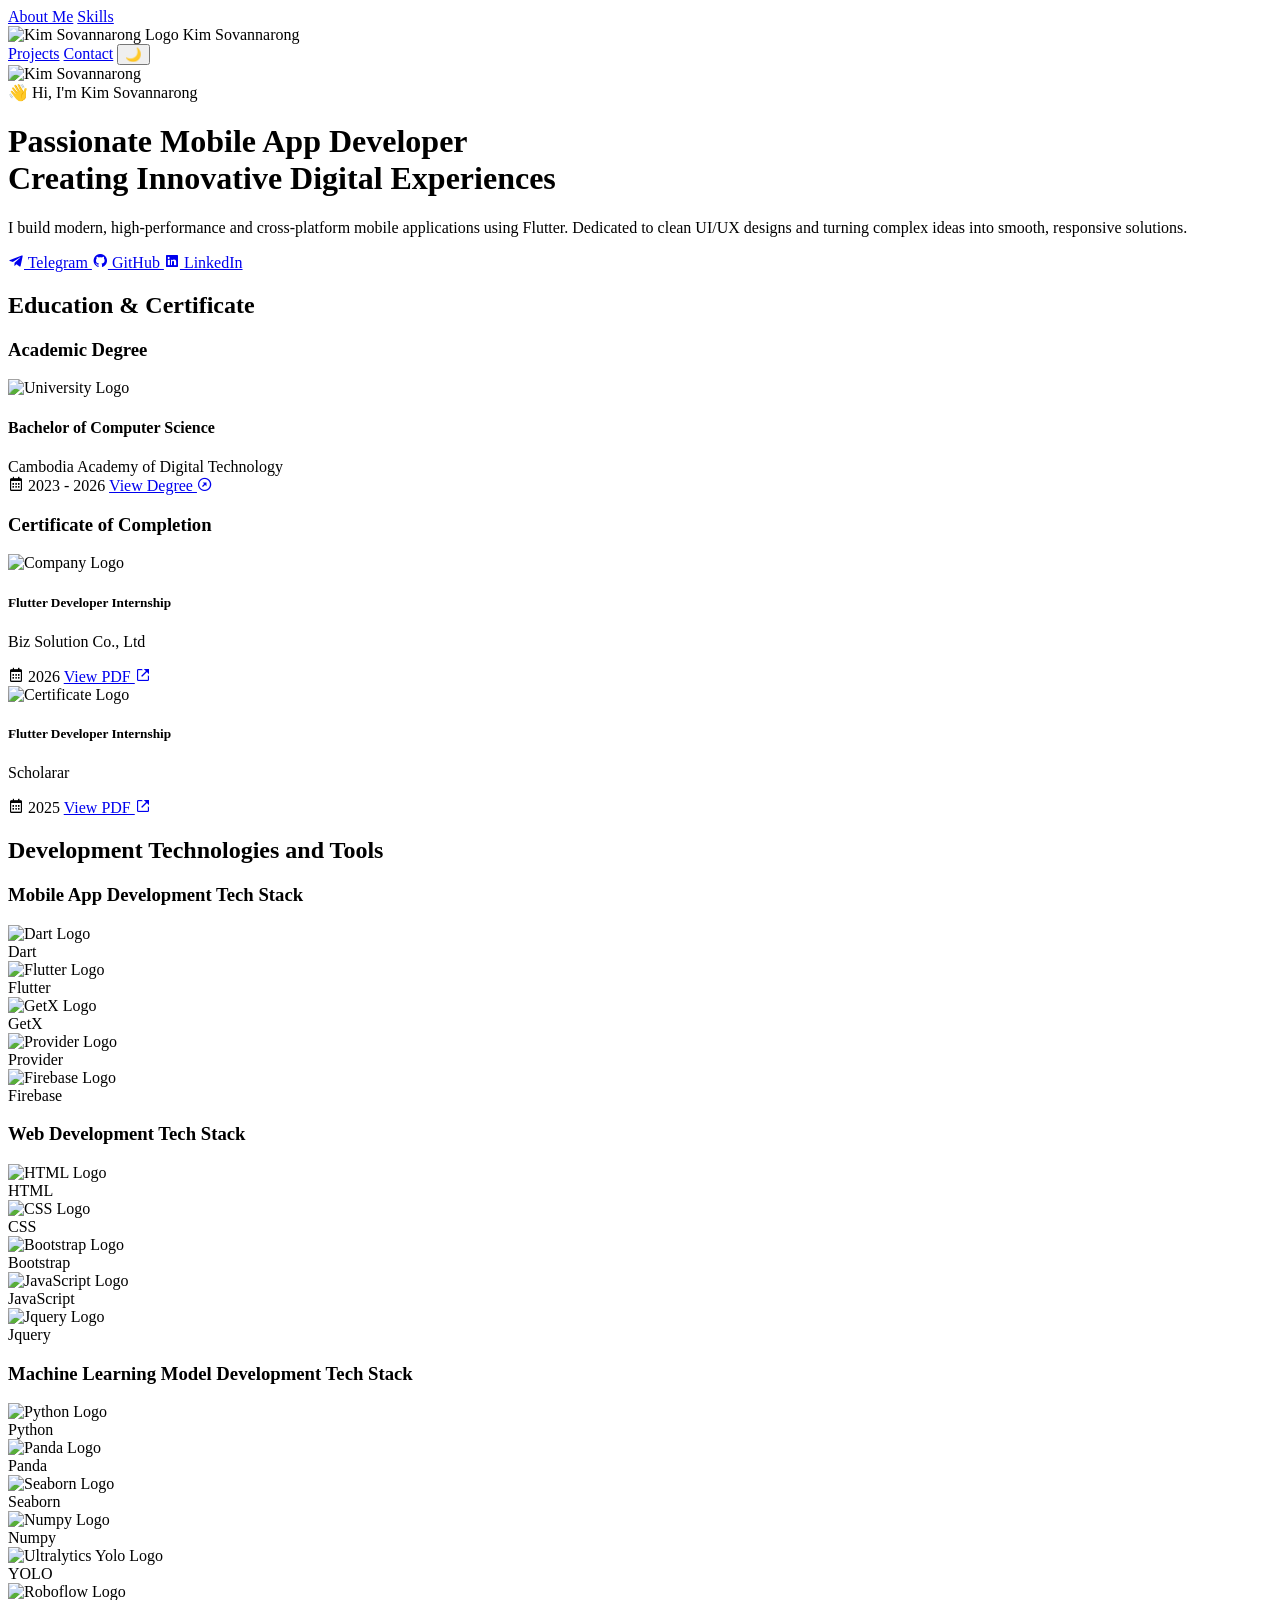
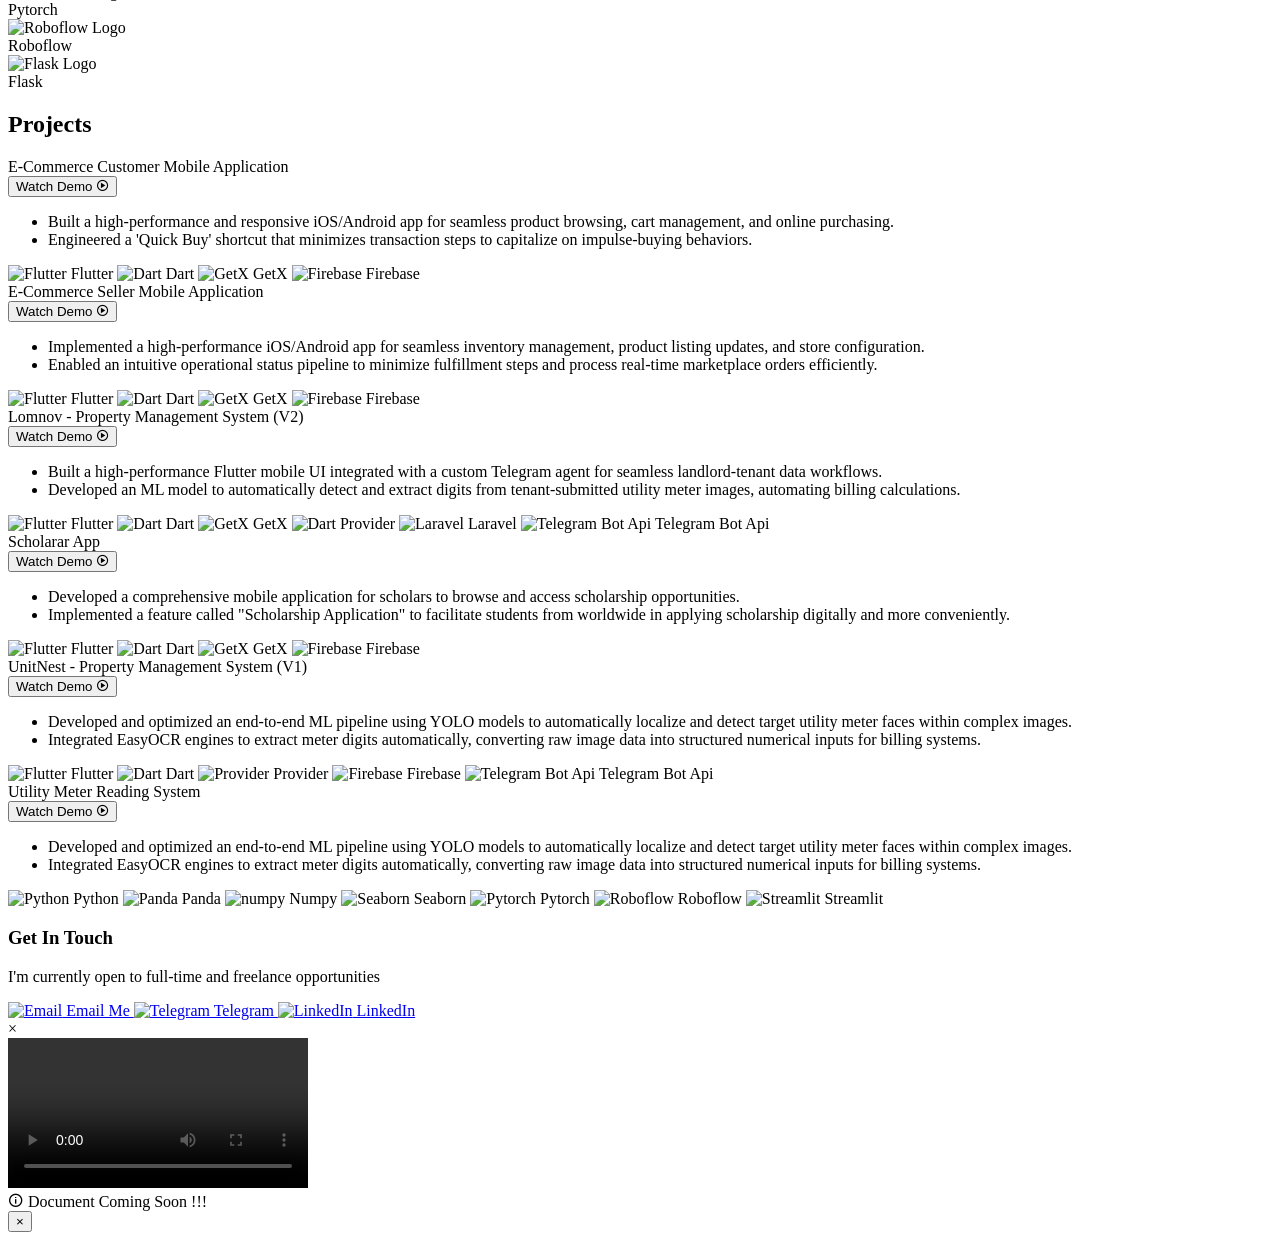
==== portfolio.html @ 026340b3 "commit core code" ====
<!DOCTYPE html>
<html lang="en">

<head>
    <meta charset="UTF-8">
    <meta name="viewport" content="width=device-width, initial-scale=1.0">
    <title>Portfolio | Flutter Developer & ML Engineer</title>

    <link href="https://unpkg.com/boxicons@2.1.4/css/boxicons.min.css" rel="stylesheet">
    <link rel="stylesheet" href="style.css">
</head>

<body>

    <div class="nav-wrapper">
        <nav class="navbar">
            <div class="nav-group">
                <a href="#about" class="nav-item active">About Me</a>
                <a href="#skills" class="nav-item">Skills</a>
            </div>

            <div class="nav-logo">
                <img src="assets/coding-logo.svg" alt="Kim Sovannarong Logo" class="brand-logo-img">
                <span>Kim Sovannarong</span>
            </div>

            <div class="nav-group">
                <a href="#projects" class="nav-item">Projects</a>
                <a href="#contact" class="nav-item">Contact</a>
                <button class="theme-toggle" id="themeBtn" aria-label="Toggle Theme">🌙</button>
            </div>
        </nav>
    </div>

    <div class="container">
        <header id="about" class="section-target">
            <div class="hero-layout-centered">
                <div class="image-pane-centered">
                    <img src="assets/profile.png" alt="Kim Sovannarong" class="profile-circle">
                </div>

                <div class="greeting-badge">
                    👋 Hi, I'm Kim Sovannarong
                </div>

                <h1 class="headline-centered">
                    Passionate <span class="highlight-text">Mobile App Developer</span> <br>
                    Creating Innovative <span class="highlight-text">Digital Experiences</span>
                </h1>

                <p class="bio-centered">
                    I build modern, high-performance and cross-platform mobile applications using Flutter.
                    Dedicated to clean UI/UX designs and turning complex ideas into smooth, responsive solutions.
                </p>

                <div class="action-centered">
                    <a href="https://t.me/RongRong26" target="_blank" class="btn btn-primary">
                        <i class="bx bxl-telegram"></i> Telegram
                    </a>
                    <a href="https://github.com/kimsovannarong" target="_blank" class="btn btn-secondary">
                        <i class="bx bxl-github"></i> GitHub
                    </a>
                    <a href="https://linkedin.com/in/kimsovannarong" target="_blank" class="btn btn-secondary">
                        <i class="bx bxl-linkedin-square"></i> LinkedIn
                    </a>
                </div>
            </div>
        </header>
        <section class="certifications-section" id="credentials">
            <h2 class="section-title">Education & Certificate</h2>
            <div class="cert-grid">
                <div class="cert-column-left">
                    <h3 class="column-subtitle">Academic Degree</h3>
                    <div class="degree-card">
                        <div class="degree-main-content">
                            <div class="degree-header">
                                <div class="institution-logo">
                                    <img src="assets/cadt-logo.png" alt="University Logo" class="btn-img">
                                </div>
                                <div class="degree-title-block">
                                    <h4>Bachelor of Computer Science</h4>
                                    <span class="institution-name">Cambodia Academy of Digital Technology</span>
                                </div>
                            </div>
                          
                        </div>

                        <div class="degree-footer">
                            <span class="cert-date"><i class="bx bx-calendar"></i> 2023 - 2026</span>
                            <a href="assets/certificates/bachelor-degree.pdf" target="_blank"
                                class="cert-view-link pdf-action-btn" data-available="false"
                                onclick="if(this.getAttribute('data-available') === 'false') { showToast(); return false; }">
                                View Degree <i class="bx bx-right-top-arrow-circle"></i>
                            </a>

                        </div>
                    </div>
                </div>

                <div class="cert-column-right">
                    <h3 class="column-subtitle">Certificate of Completion</h3>
                    <div class="cert-stack">

                        <div class="mini-cert-card">
                            <div class="mini-cert-icon">
                                <img src="assets/certificate-logo.svg" alt="Company Logo" class="btn-icon">
                            </div>
                            <div class="mini-cert-info">
                                <h5>Flutter Developer Internship</h5>
                                <p class="issuer-name">Biz Solution Co., Ltd</p>
                                <div class="mini-cert-footer">
                                    <span class="cert-date"><i class="bx bx-calendar"></i> 2026</span>
                                    <a href="assets/Biz-certi.pdf" target="_blank"
                                        class="cert-view-link pdf-action-btn" data-available="true"
                                        onclick="if(this.getAttribute('data-available') === 'false') { showToast(); return false; }">
                                        View PDF <i class="bx bx-link-external"></i>
                                    </a>
                                </div>
                            </div>
                        </div>

                        <div class="mini-cert-card">
                            <div class="mini-cert-icon">
                                <img src="assets/certificate-logo.svg" alt="Certificate Logo" class="btn-icon">
                            </div>
                            <div class="mini-cert-info">
                                <h5>Flutter Developer Internship</h5>
                                <p class="issuer-name">Scholarar</p>
                                <div class="mini-cert-footer">
                                    <span class="cert-date"><i class="bx bx-calendar"></i> 2025</span>
                                    <a href="assets/scholarar_certi.png" target="_blank"
                                        class="cert-view-link pdf-action-btn" data-available="true"
                                        onclick="if(this.getAttribute('data-available') === 'false') { showToast(); return false; }">
                                        View PDF <i class="bx bx-link-external"></i>
                                    </a>
                                </div>
                            </div>
                        </div>

                    </div>
                </div>
            </div>
        </section>
        <section id="skills" class="section-target">
            <h2>Development Technologies and Tools</h2>
            <div class="skills-container">

                <div class="skill-category-card">
                    <h3>Mobile App Development Tech Stack</h3>
                    <div class="scroll-track">
                        <!-- Dart -->
                        <div class="tech-box">
                            <div class="logo-wrapper">
                                <img src="assets/dart-logo.svg" alt="Dart Logo">
                            </div>
                            <span class="tech-label">Dart</span>
                        </div>

                        <!-- Flutter -->
                        <div class="tech-box">
                            <div class="logo-wrapper">
                                <img src="assets/Google-flutter-logo.svg" alt="Flutter Logo">
                            </div>
                            <span class="tech-label">Flutter</span>
                        </div>
                        <!-- GetX -->
                        <div class="tech-box">
                            <div class="logo-wrapper">
                                <img src="assets/GetX-logo.svg" alt="GetX Logo">
                            </div>
                            <span class="tech-label">GetX</span>
                        </div>
                        <!-- Provider -->
                        <div class="tech-box">
                            <div class="logo-wrapper">
                                <img src="assets/dart-logo.svg" alt="Provider Logo">
                            </div>
                            <span class="tech-label">Provider</span>
                        </div>
                        <!-- Firebase -->
                        <div class="tech-box">
                            <div class="logo-wrapper">
                                <img src="assets/firebase-logo.svg" alt="Firebase Logo">
                            </div>
                            <span class="tech-label">Firebase</span>
                        </div>
                    </div>
                </div>
                <div class="skill-category-card">
                    <h3>Web Development Tech Stack</h3>
                    <div class="scroll-track">
                        <!-- HTML -->
                        <div class="tech-box">
                            <div class="logo-wrapper">
                                <img src="assets/html-logo.svg" alt="HTML Logo">
                            </div>
                            <span class="tech-label">HTML</span>
                        </div>
                        <!-- CSS -->
                        <div class="tech-box">
                            <div class="logo-wrapper">
                                <img src="assets/css-logo.svg" alt="CSS Logo">
                            </div>
                            <span class="tech-label">CSS</span>
                        </div>
                        <!-- Bootstrap -->
                        <div class="tech-box">
                            <div class="logo-wrapper">
                                <img src="assets/bootstrap-logo.svg" alt="Bootstrap Logo">
                            </div>
                            <span class="tech-label">Bootstrap</span>
                        </div>
                        <!-- JavaScript -->
                        <div class="tech-box">
                            <div class="logo-wrapper">
                                <img src="assets/js-logo.svg" alt="JavaScript Logo">
                            </div>
                            <span class="tech-label">JavaScript</span>
                        </div>
                        <!-- Jquery -->
                        <div class="tech-box">
                            <div class="logo-wrapper">
                                <img src="assets/jquery-logo.svg" alt="Jquery Logo">
                            </div>
                            <span class="tech-label">Jquery</span>
                        </div>
                    </div>
                </div>
                <div class="skill-category-card">
                    <h3>Machine Learning Model Development Tech Stack</h3>
                    <div class="scroll-track">
                        <!-- Python -->
                        <div class="tech-box">
                            <div class="logo-wrapper">
                                <img src="assets/python-logo.svg" alt="Python Logo">
                            </div>
                            <span class="tech-label">Python</span>
                        </div>
                        <!-- Panda -->
                        <div class="tech-box">
                            <div class="logo-wrapper">
                                <img src="assets/panda-logo.svg" alt="Panda Logo">
                            </div>
                            <span class="tech-label">Panda</span>
                        </div>
                        <!-- Seaborn -->
                        <div class="tech-box">
                            <div class="logo-wrapper">
                                <img src="assets/seaborn-logo.svg" alt="Seaborn Logo">
                            </div>
                            <span class="tech-label">Seaborn</span>
                        </div>
                        <!-- Numpy -->
                        <div class="tech-box">
                            <div class="logo-wrapper">
                                <img src="assets/numpy-logo.svg" alt="Numpy Logo">
                            </div>
                            <span class="tech-label">Numpy</span>
                        </div>
                        <!-- YOLO -->
                        <div class="tech-box">
                            <div class="logo-wrapper">
                                <img src="assets/ultralyticsYOLO-logo.svg" alt="Ultralytics Yolo Logo">
                            </div>
                            <span class="tech-label">YOLO</span>
                        </div>
                        <!-- Pytorch -->
                        <div class="tech-box">
                            <div class="logo-wrapper">
                                <img src="assets/pytorch-logo.svg" alt="Roboflow Logo">
                            </div>
                            <span class="tech-label">Pytorch</span>
                        </div>
                        <!-- Roboflow -->
                        <div class="tech-box">
                            <div class="logo-wrapper">
                                <img src="assets/roboflow-logo.svg" alt="Roboflow Logo">
                            </div>
                            <span class="tech-label">Roboflow</span>
                        </div>
                        <!-- Flask -->
                        <div class="tech-box">
                            <div class="logo-wrapper">
                                <img src="assets/flask-logo.svg" alt="Flask Logo">
                            </div>
                            <span class="tech-label">Flask</span>
                        </div>
                    </div>
                </div>


            </div>
        </section>

        <section id="projects" class="section-target">
            <h2> Projects</h2>
            <div class="project-list">
                <!-- Customer Mobile App -->
                <div class="project-card">
                    <div class="project-header">
                        <div class="project-title">E-Commerce Customer Mobile Application</div>
                        <div class="project-links">
                            <button class="video-demo-btn"
                                onclick="openVideoModal('assets/Kim_Sovannarong-Project_Demo.mp4')">
                                Watch Demo <i class="bx bx-play-circle"></i>
                            </button>
                        </div>
                    </div>
                    <ul class="project-description-list">
                        <li>Built a high-performance and responsive iOS/Android app for seamless product browsing, cart
                            management, and online purchasing.</li>
                        <li>Engineered a 'Quick Buy' shortcut that minimizes transaction steps to capitalize on
                            impulse-buying behaviors.</li>
                    </ul>
                    <div class="project-tags">
                        <span class="tag">
                            <img src="assets/Google-flutter-logo.svg" alt="Flutter" class="tag-icon">
                            Flutter
                        </span>
                        <span class="tag">
                            <img src="assets/dart-logo.svg" alt="Dart" class="tag-icon">
                            Dart
                        </span>
                        <span class="tag">
                            <img src="assets/GetX-logo.svg" alt="GetX" class="tag-icon">
                            GetX
                        </span>
                        <span class="tag">
                            <img src="assets/firebase-logo.svg" alt="Firebase" class="tag-icon">
                            Firebase
                        </span>
                    </div>
                </div>
                <!-- Seller Mobile App -->
                <div class="project-card">
                    <div class="project-header">
                        <div class="project-title">E-Commerce Seller Mobile Application</div>
                        <div class="project-links">
                            <button class="video-demo-btn"
                                onclick="openVideoModal('assets/Kim_Sovannarong-Project_Demo.mp4')">
                                Watch Demo <i class="bx bx-play-circle"></i>
                            </button>
                        </div>
                    </div>
                    <ul class="project-description-list">
                        <li>Implemented a high-performance iOS/Android app for seamless inventory management, product
                            listing updates, and store configuration.</li>
                        <li>Enabled an intuitive operational status pipeline to minimize fulfillment steps and process
                            real-time marketplace orders efficiently.</li>
                    </ul>
                    <div class="project-tags">
                        <span class="tag">
                            <img src="assets/Google-flutter-logo.svg" alt="Flutter" class="tag-icon">
                            Flutter
                        </span>
                        <span class="tag">
                            <img src="assets/dart-logo.svg" alt="Dart" class="tag-icon">
                            Dart
                        </span>
                        <span class="tag">
                            <img src="assets/GetX-logo.svg" alt="GetX" class="tag-icon">
                            GetX
                        </span>
                        <span class="tag">
                            <img src="assets/firebase-logo.svg" alt="Firebase" class="tag-icon">
                            Firebase
                        </span>
                    </div>
                </div>
                <!-- Lomnov Mobile App -->
                <div class="project-card">
                    <div class="project-header">
                        <div class="project-title">Lomnov - Property Management System (V2)</div>
                        <div class="project-links">
                            <button class="video-demo-btn" onclick="openVideoModal('assets/Lomnov.mov')">
                                Watch Demo <i class="bx bx-play-circle"></i>
                            </button>
                        </div>
                    </div>
                    <ul class="project-description-list">
                        <li>Built a high-performance Flutter mobile UI integrated with a custom Telegram agent for
                            seamless landlord-tenant data workflows.</li>
                        <li>Developed an ML model to automatically detect and extract digits from tenant-submitted
                            utility meter images, automating billing calculations.</li>
                    </ul>
                    <div class="project-tags">
                        <span class="tag">
                            <img src="assets/Google-flutter-logo.svg" alt="Flutter" class="tag-icon">
                            Flutter
                        </span>
                        <span class="tag">
                            <img src="assets/dart-logo.svg" alt="Dart" class="tag-icon">
                            Dart
                        </span>
                        <span class="tag">
                            <img src="assets/GetX-logo.svg" alt="GetX" class="tag-icon">
                            GetX
                        </span>
                        <span class="tag">
                            <img src="assets/dart-logo.svg" alt="Dart" class="tag-icon">
                            Provider
                        </span>
                        <span class="tag">
                            <img src="assets/laravel-logo.svg" alt="Laravel" class="tag-icon">
                            Laravel
                        </span>
                        <span class="tag">
                            <img src="assets/telegramBot-logo.svg" alt="Telegram Bot Api" class="tag-icon">
                            Telegram Bot Api
                        </span>
                    </div>
                </div>
                <!-- Scholarar Mobile App -->
                <div class="project-card">
                    <div class="project-header">
                        <div class="project-title">Scholarar App</div>
                        <div class="project-links">
                            <button class="video-demo-btn" onclick="openVideoModal('assets/scholarar-demo.mp4')">
                                Watch Demo <i class="bx bx-play-circle"></i>
                            </button>
                        </div>
                    </div>
                    <ul class="project-description-list">
                        <li>Developed a comprehensive mobile application for scholars to browse and access scholarship
                            opportunities.</li>
                        <li>Implemented a feature called "Scholarship Application" to facilitate students from worldwide
                            in applying scholarship digitally and more conveniently.</li>
                    </ul>
                    <div class="project-tags">
                        <span class="tag">
                            <img src="assets/Google-flutter-logo.svg" alt="Flutter" class="tag-icon">
                            Flutter
                        </span>
                        <span class="tag">
                            <img src="assets/dart-logo.svg" alt="Dart" class="tag-icon">
                            Dart
                        </span>
                        <span class="tag">
                            <img src="assets/GetX-logo.svg" alt="GetX" class="tag-icon">
                            GetX
                        </span>
                        <span class="tag">
                            <img src="assets/firebase-logo.svg" alt="Firebase" class="tag-icon">
                            Firebase
                        </span>
                    </div>
                </div>
                <!-- UnitNest Mobile App -->
                <div class="project-card">
                    <div class="project-header">
                        <div class="project-title">UnitNest - Property Management System (V1)</div>
                        <div class="project-links">
                            <button class="video-demo-btn" onclick="openVideoModal('assets/UnitNest.mov')">
                                Watch Demo <i class="bx bx-play-circle"></i>
                            </button>
                        </div>
                    </div>
                    <ul class="project-description-list">
                        <li>Developed and optimized an end-to-end ML pipeline using YOLO models to automatically
                            localize and detect target utility meter faces within complex images.</li>
                        <li>Integrated EasyOCR engines to extract meter digits automatically, converting raw image data
                            into structured numerical inputs for billing systems.</li>
                    </ul>
                    <div class="project-tags">
                        <span class="tag">
                            <img src="assets/Google-flutter-logo.svg" alt="Flutter" class="tag-icon">
                            Flutter
                        </span>
                        <span class="tag">
                            <img src="assets/dart-logo.svg" alt="Dart" class="tag-icon">
                            Dart
                        </span>
                        <span class="tag">
                            <img src="assets/dart-logo.svg" alt="Provider" class="tag-icon">
                            Provider
                        </span>
                        <span class="tag">
                            <img src="assets/firebase-logo.svg" alt="Firebase" class="tag-icon">
                            Firebase
                        </span>
                        <span class="tag">
                            <img src="assets/telegramBot-logo.svg" alt="Telegram Bot Api" class="tag-icon">
                            Telegram Bot Api
                        </span>
                    </div>
                </div>
                <!-- Utility Meter Reading System -->
                <div class="project-card">
                    <div class="project-header">
                        <div class="project-title">Utility Meter Reading System</div>
                        <div class="project-links">
                            <button class="video-demo-btn"
                                onclick="openVideoModal('assets/Kim_Sovannarong-Project_Demo.mp4')">
                                Watch Demo <i class="bx bx-play-circle"></i>
                            </button>
                        </div>
                    </div>
                    <ul class="project-description-list">
                        <li>Developed and optimized an end-to-end ML pipeline using YOLO models to automatically
                            localize and detect target utility meter faces within complex images.</li>
                        <li>Integrated EasyOCR engines to extract meter digits automatically, converting raw image data
                            into structured numerical inputs for billing systems.</li>
                    </ul>
                    <div class="project-tags">
                        <span class="tag">
                            <img src="assets/python-logo.svg" alt="Python" class="tag-icon">
                            Python
                        </span>
                        <span class="tag">
                            <img src="assets/panda-logo.svg" alt="Panda" class="tag-icon">
                            Panda
                        </span>
                        <span class="tag">
                            <img src="assets/numpy-logo.svg" alt="numpy" class="tag-icon">
                            Numpy
                        </span>
                        <span class="tag">
                            <img src="assets/seaborn-logo.svg" alt="Seaborn" class="tag-icon">
                            Seaborn
                        </span>
                        <span class="tag">
                            <img src="assets/pytorch-logo.svg" alt="Pytorch" class="tag-icon">
                            Pytorch
                        </span>
                        <span class="tag">
                            <img src="assets/roboflow-logo.svg" alt="Roboflow" class="tag-icon">
                            Roboflow
                        </span>
                        <span class="tag">
                            <img src="assets/streamlit-logo.svg" alt="Streamlit" class="tag-icon">
                            Streamlit
                        </span>
                    </div>
                </div>
            </div>
        </section>

        <section id="contact" class="section-target contact-section">
            <div class="contact-box">
                <h3>Get In Touch</h3>
                <p>I'm currently open to full-time and freelance opportunities</p>

                <div class="contact-action-row">
                    <a href="mailto:kimsovannarong590@gmail.com" class="c-btn c-btn-filled">
                        <img src="assets/gmail-logo.svg" alt="Email" class="btn-icon">
                        Email Me
                    </a>

                    <a href="https://t.me/RongRong26" target="_blank" class="c-btn c-btn-outline">
                        <img src="assets/telegram-logo.svg" alt="Telegram" class="btn-icon">
                        Telegram
                    </a>

                    <a href="https://www.linkedin.com/in/kimsovannarong" target="_blank" class="c-btn c-btn-outline">
                        <img src="assets/linkedin-logo.svg" alt="LinkedIn" class="btn-icon">
                        LinkedIn
                    </a>
                </div>
            </div>
        </section>

    </div>

    <!-- Video Demo Modal Popup Overlay -->
    <div id="videoModal" class="video-modal">
        <div class="video-modal-content">
            <span class="video-modal-close" onclick="closeVideoModal()">&times;</span>
            <div class="video-container">
                <video id="modalVideo" controls>
                    <source src="" type="video/mp4">
                    Your browser does not support the video tag.
                </video>
            </div>
        </div>
    </div>

    <!-- Alert Message -->
    <div id="comingSoonToast" class="toast-dialog">
        <div class="toast-content">
            <i class="bx bx-info-circle toast-icon"></i>
            <span>Document Coming Soon !!!</span>
        </div>
        <button class="toast-close-btn" onclick="closeToast()">&times;</button>
    </div>

    <script src="script.js"></script>
</body>

</html>
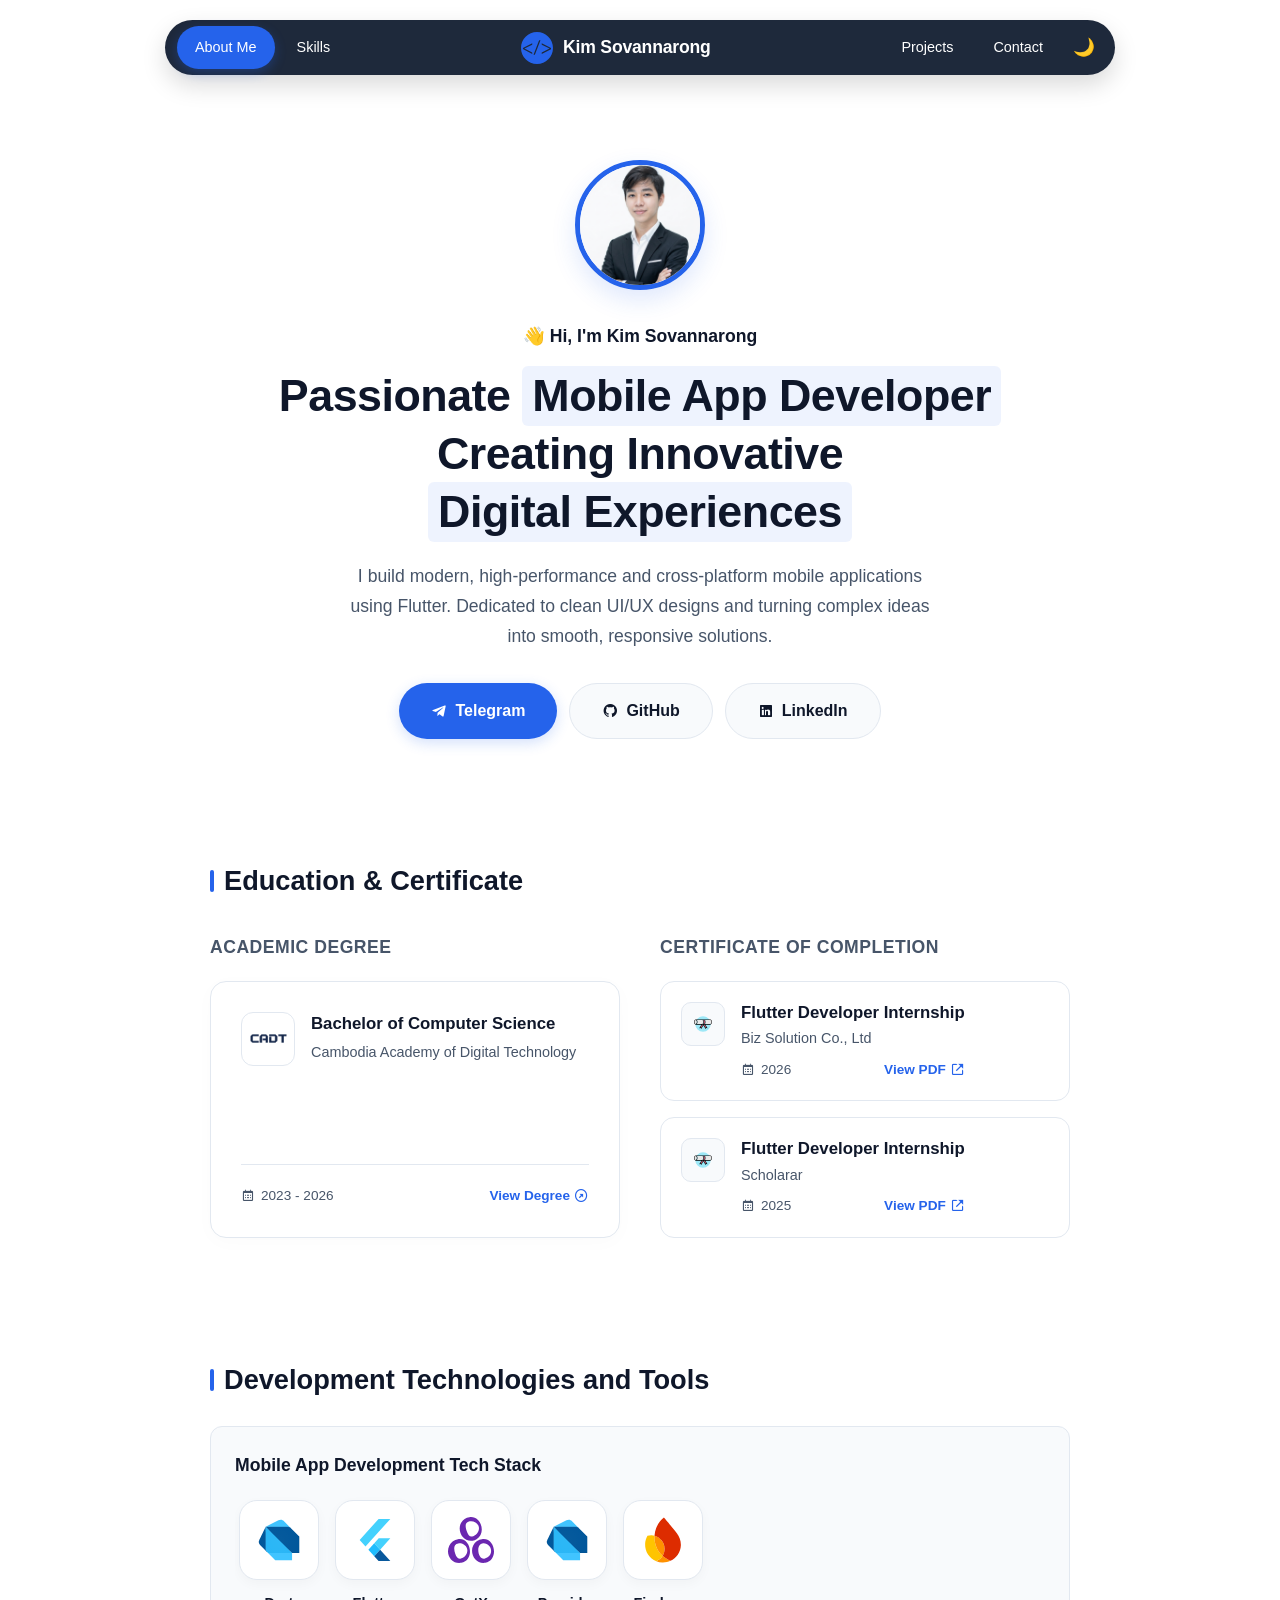
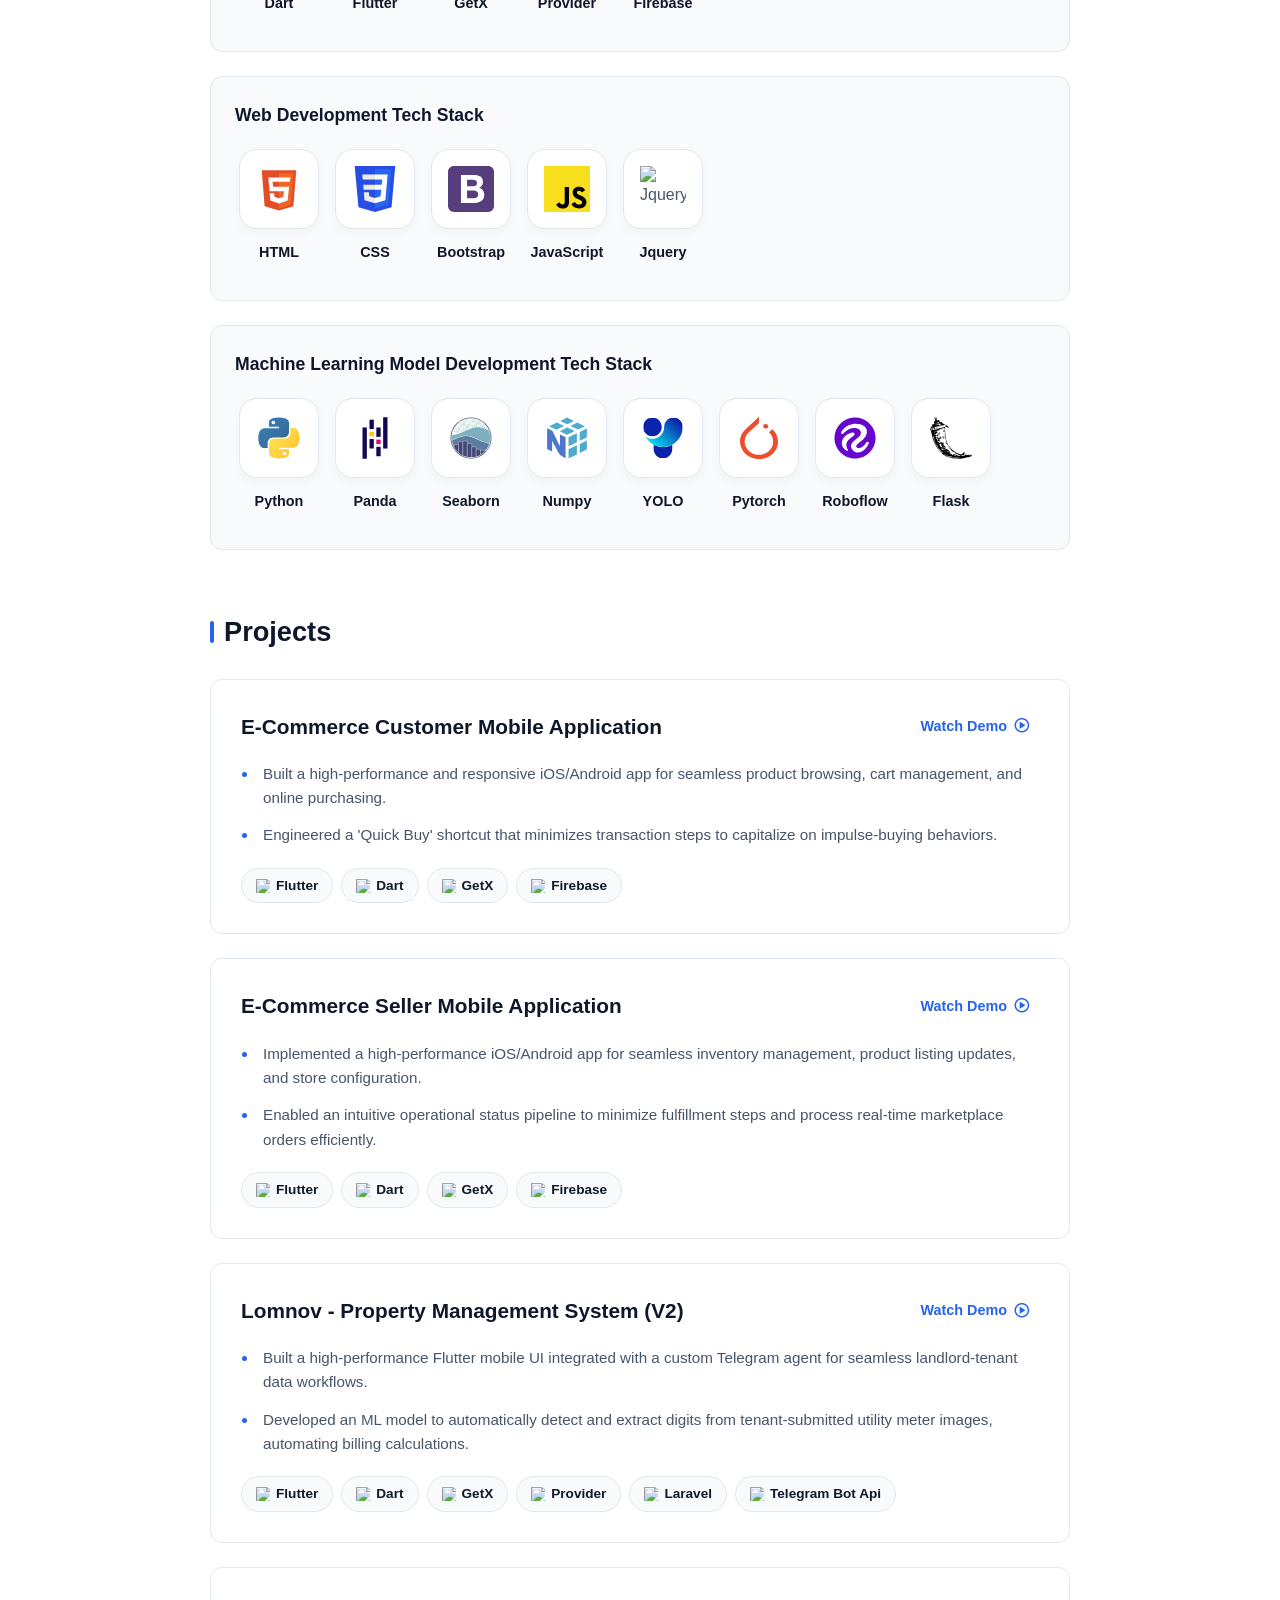
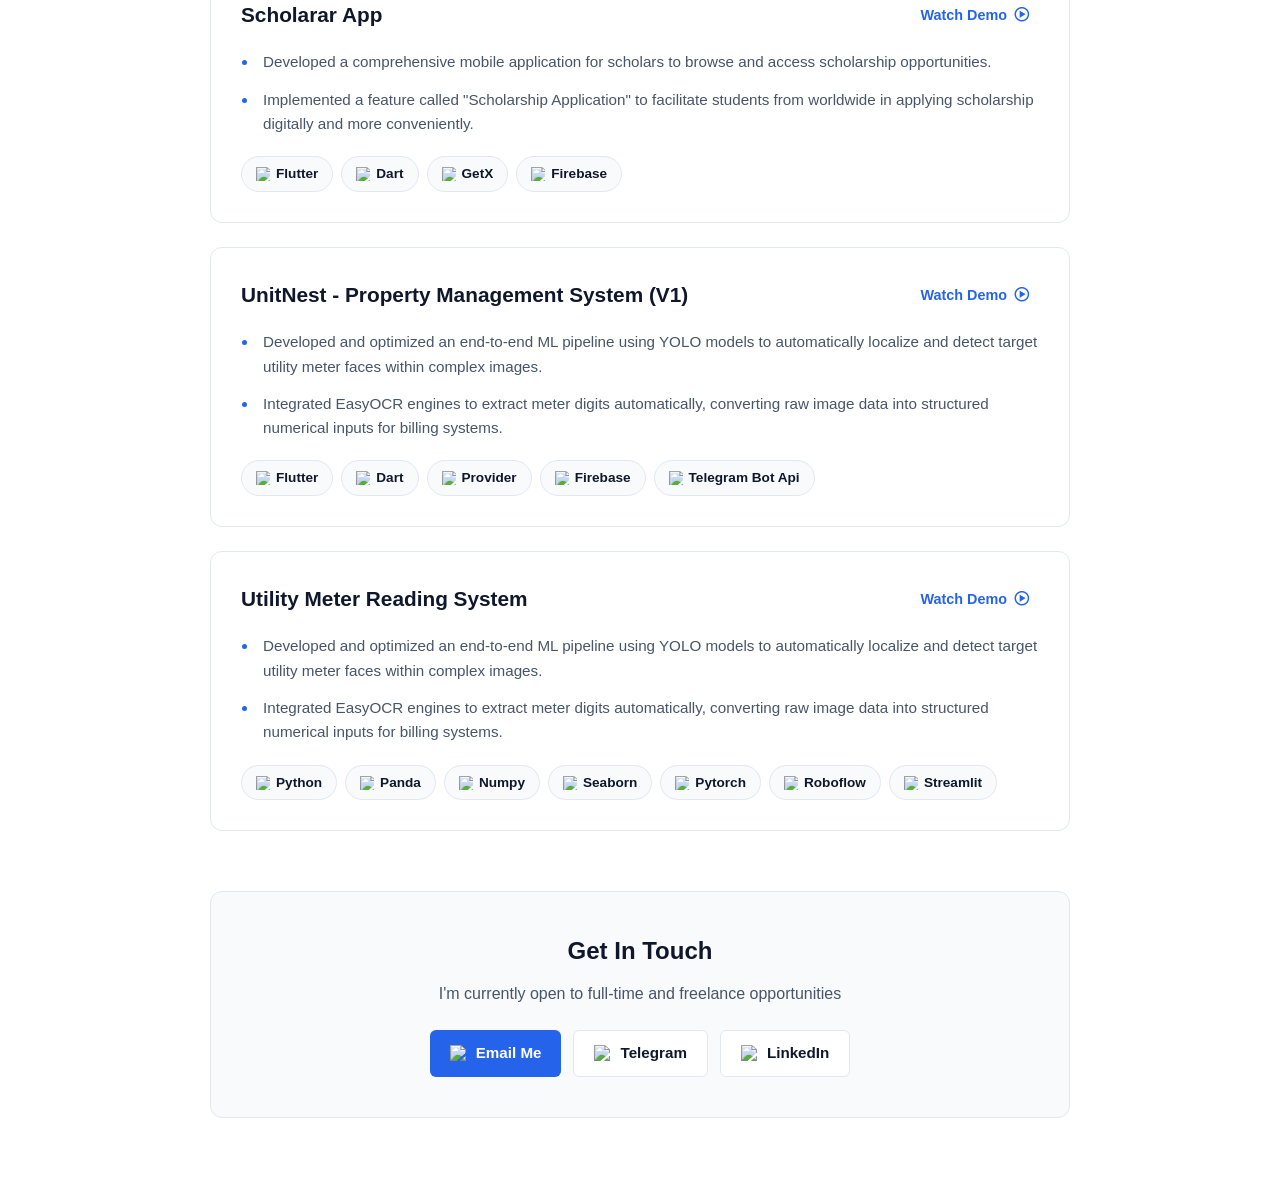
==== commit 7f4a8838: "core code" ====
--- a/portfolio.html
+++ b/portfolio.html
@@ -20,7 +20,7 @@
             </div>
 
             <div class="nav-logo">
-                <img src="assets/coding-logo.svg" alt="Kim Sovannarong Logo" class="brand-logo-img">
+                <img src="assets/logo/coding-logo.svg" alt="Kim Sovannarong Logo" class="brand-logo-img">
                 <span>Kim Sovannarong</span>
             </div>
 
@@ -36,7 +36,7 @@
         <header id="about" class="section-target">
             <div class="hero-layout-centered">
                 <div class="image-pane-centered">
-                    <img src="assets/profile.png" alt="Kim Sovannarong" class="profile-circle">
+                    <img src="assets/logo/profile.png" alt="Kim Sovannarong" class="profile-circle">
                 </div>
 
                 <div class="greeting-badge">
@@ -75,7 +75,7 @@
                         <div class="degree-main-content">
                             <div class="degree-header">
                                 <div class="institution-logo">
-                                    <img src="assets/cadt-logo.png" alt="University Logo" class="btn-img">
+                                    <img src="assets/logo/cadt-logo.png" alt="University Logo" class="btn-img">
                                 </div>
                                 <div class="degree-title-block">
                                     <h4>Bachelor of Computer Science</h4>
@@ -103,14 +103,14 @@
 
                         <div class="mini-cert-card">
                             <div class="mini-cert-icon">
-                                <img src="assets/certificate-logo.svg" alt="Company Logo" class="btn-icon">
+                                <img src="assets/logo/certificate-logo.svg" alt="Company Logo" class="btn-icon">
                             </div>
                             <div class="mini-cert-info">
                                 <h5>Flutter Developer Internship</h5>
                                 <p class="issuer-name">Biz Solution Co., Ltd</p>
                                 <div class="mini-cert-footer">
                                     <span class="cert-date"><i class="bx bx-calendar"></i> 2026</span>
-                                    <a href="assets/Biz-certi.pdf" target="_blank"
+                                    <a href="assets/certificate/Biz-certi.pdf" target="_blank"
                                         class="cert-view-link pdf-action-btn" data-available="true"
                                         onclick="if(this.getAttribute('data-available') === 'false') { showToast(); return false; }">
                                         View PDF <i class="bx bx-link-external"></i>
@@ -121,14 +121,14 @@
 
                         <div class="mini-cert-card">
                             <div class="mini-cert-icon">
-                                <img src="assets/certificate-logo.svg" alt="Certificate Logo" class="btn-icon">
+                                <img src="assets/logo/certificate-logo.svg" alt="Certificate Logo" class="btn-icon">
                             </div>
                             <div class="mini-cert-info">
                                 <h5>Flutter Developer Internship</h5>
                                 <p class="issuer-name">Scholarar</p>
                                 <div class="mini-cert-footer">
                                     <span class="cert-date"><i class="bx bx-calendar"></i> 2025</span>
-                                    <a href="assets/scholarar_certi.png" target="_blank"
+                                    <a href="assets/certificate/scholarar_certi.png" target="_blank"
                                         class="cert-view-link pdf-action-btn" data-available="true"
                                         onclick="if(this.getAttribute('data-available') === 'false') { showToast(); return false; }">
                                         View PDF <i class="bx bx-link-external"></i>
@@ -151,7 +151,7 @@
                         <!-- Dart -->
                         <div class="tech-box">
                             <div class="logo-wrapper">
-                                <img src="assets/dart-logo.svg" alt="Dart Logo">
+                                <img src="assets/logo/dart-logo.svg" alt="Dart Logo">
                             </div>
                             <span class="tech-label">Dart</span>
                         </div>
@@ -159,28 +159,28 @@
                         <!-- Flutter -->
                         <div class="tech-box">
                             <div class="logo-wrapper">
-                                <img src="assets/Google-flutter-logo.svg" alt="Flutter Logo">
+                                <img src="assets/logo/Google-flutter-logo.svg" alt="Flutter Logo">
                             </div>
                             <span class="tech-label">Flutter</span>
                         </div>
                         <!-- GetX -->
                         <div class="tech-box">
                             <div class="logo-wrapper">
-                                <img src="assets/GetX-logo.svg" alt="GetX Logo">
+                                <img src="assets/logo/GetX-logo.svg" alt="GetX Logo">
                             </div>
                             <span class="tech-label">GetX</span>
                         </div>
                         <!-- Provider -->
                         <div class="tech-box">
                             <div class="logo-wrapper">
-                                <img src="assets/dart-logo.svg" alt="Provider Logo">
+                                <img src="assets/logo/dart-logo.svg" alt="Provider Logo">
                             </div>
                             <span class="tech-label">Provider</span>
                         </div>
                         <!-- Firebase -->
                         <div class="tech-box">
                             <div class="logo-wrapper">
-                                <img src="assets/firebase-logo.svg" alt="Firebase Logo">
+                                <img src="assets/logo/firebase-logo.svg" alt="Firebase Logo">
                             </div>
                             <span class="tech-label">Firebase</span>
                         </div>
@@ -192,35 +192,35 @@
                         <!-- HTML -->
                         <div class="tech-box">
                             <div class="logo-wrapper">
-                                <img src="assets/html-logo.svg" alt="HTML Logo">
+                                <img src="assets/logo/html-logo.svg" alt="HTML Logo">
                             </div>
                             <span class="tech-label">HTML</span>
                         </div>
                         <!-- CSS -->
                         <div class="tech-box">
                             <div class="logo-wrapper">
-                                <img src="assets/css-logo.svg" alt="CSS Logo">
+                                <img src="assets/logo/css-logo.svg" alt="CSS Logo">
                             </div>
                             <span class="tech-label">CSS</span>
                         </div>
                         <!-- Bootstrap -->
                         <div class="tech-box">
                             <div class="logo-wrapper">
-                                <img src="assets/bootstrap-logo.svg" alt="Bootstrap Logo">
+                                <img src="assets/logo/bootstrap-logo.svg" alt="Bootstrap Logo">
                             </div>
                             <span class="tech-label">Bootstrap</span>
                         </div>
                         <!-- JavaScript -->
                         <div class="tech-box">
                             <div class="logo-wrapper">
-                                <img src="assets/js-logo.svg" alt="JavaScript Logo">
+                                <img src="assets/logo/js-logo.svg" alt="JavaScript Logo">
                             </div>
                             <span class="tech-label">JavaScript</span>
                         </div>
                         <!-- Jquery -->
                         <div class="tech-box">
                             <div class="logo-wrapper">
-                                <img src="assets/jquery-logo.svg" alt="Jquery Logo">
+                                <img src="assets/;ogo/jquery-logo.svg" alt="Jquery Logo">
                             </div>
                             <span class="tech-label">Jquery</span>
                         </div>
@@ -232,56 +232,56 @@
                         <!-- Python -->
                         <div class="tech-box">
                             <div class="logo-wrapper">
-                                <img src="assets/python-logo.svg" alt="Python Logo">
+                                <img src="assets/logo/python-logo.svg" alt="Python Logo">
                             </div>
                             <span class="tech-label">Python</span>
                         </div>
                         <!-- Panda -->
                         <div class="tech-box">
                             <div class="logo-wrapper">
-                                <img src="assets/panda-logo.svg" alt="Panda Logo">
+                                <img src="assets/logo/panda-logo.svg" alt="Panda Logo">
                             </div>
                             <span class="tech-label">Panda</span>
                         </div>
                         <!-- Seaborn -->
                         <div class="tech-box">
                             <div class="logo-wrapper">
-                                <img src="assets/seaborn-logo.svg" alt="Seaborn Logo">
+                                <img src="assets/logo/seaborn-logo.svg" alt="Seaborn Logo">
                             </div>
                             <span class="tech-label">Seaborn</span>
                         </div>
                         <!-- Numpy -->
                         <div class="tech-box">
                             <div class="logo-wrapper">
-                                <img src="assets/numpy-logo.svg" alt="Numpy Logo">
+                                <img src="assets/logo/numpy-logo.svg" alt="Numpy Logo">
                             </div>
                             <span class="tech-label">Numpy</span>
                         </div>
                         <!-- YOLO -->
                         <div class="tech-box">
                             <div class="logo-wrapper">
-                                <img src="assets/ultralyticsYOLO-logo.svg" alt="Ultralytics Yolo Logo">
+                                <img src="assets/logo/ultralyticsYOLO-logo.svg" alt="Ultralytics Yolo Logo">
                             </div>
                             <span class="tech-label">YOLO</span>
                         </div>
                         <!-- Pytorch -->
                         <div class="tech-box">
                             <div class="logo-wrapper">
-                                <img src="assets/pytorch-logo.svg" alt="Roboflow Logo">
+                                <img src="assets/logo/pytorch-logo.svg" alt="Roboflow Logo">
                             </div>
                             <span class="tech-label">Pytorch</span>
                         </div>
                         <!-- Roboflow -->
                         <div class="tech-box">
                             <div class="logo-wrapper">
-                                <img src="assets/roboflow-logo.svg" alt="Roboflow Logo">
+                                <img src="assets/logo/roboflow-logo.svg" alt="Roboflow Logo">
                             </div>
                             <span class="tech-label">Roboflow</span>
                         </div>
                         <!-- Flask -->
                         <div class="tech-box">
                             <div class="logo-wrapper">
-                                <img src="assets/flask-logo.svg" alt="Flask Logo">
+                                <img src="assets/logo/flask-logo.svg" alt="Flask Logo">
                             </div>
                             <span class="tech-label">Flask</span>
                         </div>
@@ -301,7 +301,7 @@
                         <div class="project-title">E-Commerce Customer Mobile Application</div>
                         <div class="project-links">
                             <button class="video-demo-btn"
-                                onclick="openVideoModal('assets/Kim_Sovannarong-Project_Demo.mp4')">
+                                onclick="openVideoModal('assets/video/Kim_Sovannarong-Project_Demo.mp4')">
                                 Watch Demo <i class="bx bx-play-circle"></i>
                             </button>
                         </div>
@@ -337,7 +337,7 @@
                         <div class="project-title">E-Commerce Seller Mobile Application</div>
                         <div class="project-links">
                             <button class="video-demo-btn"
-                                onclick="openVideoModal('assets/Kim_Sovannarong-Project_Demo.mp4')">
+                                onclick="openVideoModal('assets/video/Kim_Sovannarong-Project_Demo.mp4')">
                                 Watch Demo <i class="bx bx-play-circle"></i>
                             </button>
                         </div>
@@ -415,7 +415,7 @@
                     <div class="project-header">
                         <div class="project-title">Scholarar App</div>
                         <div class="project-links">
-                            <button class="video-demo-btn" onclick="openVideoModal('assets/scholarar-demo.mp4')">
+                            <button class="video-demo-btn" onclick="openVideoModal('assets/video/scholarar-demo.mp4')">
                                 Watch Demo <i class="bx bx-play-circle"></i>
                             </button>
                         </div>
@@ -450,7 +450,7 @@
                     <div class="project-header">
                         <div class="project-title">UnitNest - Property Management System (V1)</div>
                         <div class="project-links">
-                            <button class="video-demo-btn" onclick="openVideoModal('assets/UnitNest.mov')">
+                            <button class="video-demo-btn" onclick="openVideoModal('assets/video/UnitNest.mov')">
                                 Watch Demo <i class="bx bx-play-circle"></i>
                             </button>
                         </div>
@@ -490,7 +490,7 @@
                         <div class="project-title">Utility Meter Reading System</div>
                         <div class="project-links">
                             <button class="video-demo-btn"
-                                onclick="openVideoModal('assets/Kim_Sovannarong-Project_Demo.mp4')">
+                                onclick="openVideoModal('assets/video/Kim_Sovannarong-Project_Demo.mp4')">
                                 Watch Demo <i class="bx bx-play-circle"></i>
                             </button>
                         </div>
--- a/style.css
+++ b/style.css
@@ -0,0 +1,1019 @@
+/* ==========================================================================
+   1. DESIGN SYSTEM VARIABLES (LIGHT/DARK MODES)
+   ========================================================================== */
+:root {
+    /* --- Light Mode Core Palette --- */
+    --bg-main: #FFFFFF;
+    --bg-subtle: #F8FAFC;
+    --navbar-bg: #1E293B;      /* Premium Dark Slate Navigation Bar */
+    --accent-blue: #2563EB;    /* Main Accent Theme Blue */
+    --text-dark: #0F172A;
+    --text-muted: #475569;
+    --text-light: #FFFFFF;
+    --card-border: #E2E8F0;
+}
+
+[data-theme="dark"] {
+    /* --- Dark Mode Core Palette --- */
+    --bg-main: #0F172A;
+    --bg-subtle: #1E293B;
+    --navbar-bg: #111827;
+    --accent-blue: #3B82F6;    /* Glowing Electric Blue for Dark Grid Sheets */
+    --text-dark: #F8FAFC;
+    --text-muted: #94A3B8;
+    --card-border: #334155;
+}
+
+/* ==========================================================================
+   2. SITE-WIDE RESET & BASE LAYOUT
+   ========================================================================== */
+* {
+    box-sizing: border-box;
+    margin: 0;
+    padding: 0;
+    font-family: -apple-system, BlinkMacSystemFont, "Segoe UI", Roboto, sans-serif;
+    scroll-behavior: smooth; 
+}
+
+body {
+    background-color: var(--bg-main);
+    color: var(--text-muted);
+    line-height: 1.6;
+    transition: background-color 0.3s ease, color 0.3s ease;
+}
+
+.container {
+    max-width: 900px;
+    margin: 0 auto;
+    padding: 160px 20px 80px 20px;
+}
+
+h2 {
+    color: var(--text-dark);
+    font-size: 1.7rem;
+    margin: 60px 0 25px 0;
+    font-weight: 700;
+    display: flex;
+    align-items: center;
+    gap: 10px;
+}
+
+h2::before {
+    content: '';
+    display: inline-block;
+    width: 4px;
+    height: 22px;
+    background-color: var(--accent-blue);
+    border-radius: 2px;
+}
+
+/* ==========================================================================
+   3. FLOATING PILL NAVIGATION BAR
+   ========================================================================== */
+.nav-wrapper {
+    position: fixed;
+    top: 20px;
+    width: 100%;
+    display: flex;
+    justify-content: center;
+    z-index: 1000;
+    padding: 0 20px;
+}
+
+.navbar {
+    background-color: var(--navbar-bg);
+    display: flex;
+    align-items: center;
+    justify-content: space-between;
+    padding: 6px 12px;
+    border-radius: 40px; 
+    width: 100%;
+    max-width: 950px;
+    box-shadow: 0 10px 25px rgba(0, 0, 0, 0.15);
+    transition: background-color 0.3s ease;
+}
+
+.nav-group {
+    display: flex;
+    align-items: center;
+    gap: 4px;
+}
+
+.nav-item {
+    color: var(--text-light);
+    text-decoration: none;
+    padding: 10px 18px;
+    font-size: 0.9rem;
+    font-weight: 500;
+    border-radius: 30px;
+    transition: all 0.25s ease;
+}
+
+.nav-item:hover {
+    background-color: rgba(255, 255, 255, 0.1);
+}
+
+.nav-item.active {
+    background-color: var(--accent-blue);
+    color: var(--text-light);
+    box-shadow: 0 4px 12px rgba(37, 99, 235, 0.3);
+}
+
+/* --- Navigation Logo Container --- */
+.nav-logo {
+    display: flex;
+    align-items: center;
+    gap: 10px; /* Space between your logo mark and your text name */
+    text-decoration: none;
+}
+
+/* --- Brand Logo Image Metrics --- */
+.brand-logo-img {
+    width: 32px;          /* Clean, subtle height matching standard navbar limits */
+    height: 32px;
+    object-fit: contain;  /* Safeguards image proportions from squeezing */
+    border-radius: 6px;   /* Optional: slight corner smoothing if your logo is square */
+}
+
+.nav-logo span {
+    font-weight: 700;
+    font-size: 1.1rem;
+    color: #ffffff;
+    letter-spacing: -0.2px;
+}
+
+.theme-toggle {
+    background: transparent;
+    border: none;
+    color: var(--text-light);
+    cursor: pointer;
+    padding: 8px;
+    border-radius: 50%;
+    display: flex;
+    align-items: center;
+    justify-content: center;
+    font-size: 1.1rem;
+    transition: background 0.2s;
+}
+
+.theme-toggle:hover {
+    background: rgba(255, 255, 255, 0.1);
+}
+
+/* ==========================================================================
+   4. HERO PROFILE INTRO LAYOUT BLOCK (CENTERED CONFIGURATION)
+   ========================================================================== */
+.hero-layout-centered {
+    display: flex;
+    flex-direction: column;
+    align-items: center;
+    text-align: center;
+    max-width: 800px;
+    margin: 0 auto;
+}
+
+.image-pane-centered {
+    margin-bottom: 24px;
+}
+
+.profile-circle {
+    width: 130px;
+    height: 130px;
+    border-radius: 50%;
+    object-fit: cover;
+    border: 5px solid var(--accent-blue);
+    box-shadow: 0 10px 25px rgba(37, 99, 235, 0.15);
+}
+
+.greeting-badge {
+    font-size: 1.1rem;
+    font-weight: 600;
+    color: var(--text-dark);
+    margin-bottom: 16px;
+}
+
+.headline-centered {
+    font-size: 2.8rem;
+    font-weight: 800;
+    line-height: 1.25;
+    color: var(--text-dark);
+    margin-bottom: 20px;
+    letter-spacing: -0.5px;
+}
+
+.highlight-text {
+    background-color: rgba(37, 99, 235, 0.08); 
+    padding: 2px 10px;
+    border-radius: 6px;
+    display: inline-block;
+}
+
+.bio-centered {
+    font-size: 1.1rem;
+    color: var(--text-muted);
+    max-width: 600px;
+    margin-bottom: 32px;
+    line-height: 1.7;
+}
+
+.action-centered {
+    display: flex;
+    flex-wrap: wrap;
+    gap: 12px;
+    justify-content: center;
+}
+
+.btn {
+    display: inline-flex;
+    align-items: center;
+    gap: 8px;
+    padding: 14px 32px;
+    border-radius: 30px;
+    text-decoration: none;
+    font-weight: 600;
+    font-size: 1rem;
+    transition: all 0.2s ease;
+}
+
+.btn-primary {
+    background-color: var(--accent-blue);
+    color: var(--text-light);
+    box-shadow: 0 4px 14px rgba(37, 99, 235, 0.2);
+}
+
+.btn-primary:hover {
+    transform: translateY(-2px);
+    opacity: 0.9;
+}
+
+.btn-secondary {
+    background-color: var(--bg-subtle);
+    color: var(--text-dark);
+    border: 1px solid var(--card-border);
+}
+
+.btn-secondary:hover {
+    transform: translateY(-2px);
+    background-color: var(--card-border);
+}
+
+/* ==========================================================================
+   5. HORIZONTAL SCROLLING TECHNICAL STACK CARDS
+   ========================================================================== */
+   .tech-box {
+    display: flex;
+    flex-direction: column;
+    align-items: center;
+    gap: 12px; /* Space between the logo box and the text label below */
+    flex-shrink: 0;
+}
+
+/* The square icon container */
+.logo-wrapper {
+    width: 80px;
+    height: 80px;
+    background-color: var(--bg-main);
+    border: 1px solid var(--card-border);
+    border-radius: 18px; /* Smooth squircle-like corners */
+    display: flex;
+    align-items: center;
+    justify-content: center;
+    padding: 16px;
+    box-shadow: 0 4px 12px rgba(0, 0, 0, 0.03);
+    transition: all 0.25s ease;
+}
+
+/* Official SVG Logo Styling */
+.logo-wrapper img {
+    width: 100%;
+    height: 100%;
+    object-fit: contain;
+    transition: transform 0.25s ease;
+}
+
+/* Text label positioned underneath */
+.tech-label {
+    font-weight: 600;
+    font-size: 0.9rem;
+    color: var(--text-dark);
+    text-align: center;
+}
+
+/* Hover Effects */
+.tech-box:hover .logo-wrapper {
+    border-color: var(--accent-blue);
+    transform: translateY(-4px);
+    box-shadow: 0 8px 20px rgba(37, 99, 235, 0.1);
+}
+
+.tech-box:hover .logo-wrapper img {
+    transform: scale(1.05);
+}
+
+/* Dark Mode adjustment for SVGs that default to pure black */
+[data-theme="dark"] .logo-wrapper img {
+    filter: drop-shadow(0px 0px 1px rgba(255, 255, 255, 0.8));
+}
+.skills-container {
+    display: flex;
+    flex-direction: column;
+    gap: 24px;
+}
+
+.skill-category-card {
+    background-color: var(--bg-subtle);
+    padding: 24px;
+    border-radius: 12px;
+    border: 1px solid var(--card-border);
+}
+
+.skill-category-card h3 {
+    color: var(--text-dark);
+    margin-bottom: 16px;
+    font-size: 1.1rem;
+    font-weight: 600;
+}
+
+.scroll-track {
+    display: flex;
+    gap: 16px;
+    overflow-x: auto;
+    padding: 4px 4px 12px 4px;
+    scrollbar-width: thin;
+    scrollbar-color: var(--card-border) transparent;
+}
+
+.scroll-track::-webkit-scrollbar {
+    height: 6px;
+}
+.scroll-track::-webkit-scrollbar-track {
+    background: transparent;
+}
+.scroll-track::-webkit-scrollbar-thumb {
+    background-color: var(--card-border);
+    border-radius: 10px;
+}
+
+.tech-pill {
+    display: flex;
+    align-items: center;
+    gap: 10px;
+    background-color: var(--bg-main);
+    border: 1px solid var(--card-border);
+    padding: 10px 20px;
+    border-radius: 30px;
+    flex-shrink: 0; 
+    box-shadow: 0 4px 10px rgba(0, 0, 0, 0.02);
+    transition: all 0.2s ease;
+}
+
+.tech-pill:hover {
+    border-color: var(--accent-blue);
+    transform: translateY(-2px);
+}
+
+.tech-pill i {
+    font-size: 1.35rem;
+    color: var(--accent-blue);
+}
+
+.tech-pill span {
+    font-weight: 600;
+    font-size: 0.95rem;
+    color: var(--text-dark);
+}
+
+/* ==========================================================================
+   6. FEATURED PROJECTS GRID & INTERACTIVE MODAL OVERLAY
+   ========================================================================== */
+.project-list {
+    display: flex;
+    flex-direction: column;
+    gap: 24px;
+}
+
+.project-card {
+    background-color: var(--bg-main);
+    padding: 30px;
+    border-radius: 12px;
+    border: 1px solid var(--card-border);
+    transition: all 0.2s ease;
+}
+
+.project-card:hover {
+    transform: translateY(-3px);
+    box-shadow: 0 12px 30px rgba(0, 0, 0, 0.04);
+    border-color: var(--accent-blue);
+}
+
+.project-header {
+    display: flex;
+    justify-content: space-between;
+    align-items: center;
+    margin-bottom: 14px;
+}
+
+.project-title {
+    color: var(--text-dark);
+    font-size: 1.3rem;
+    font-weight: 600;
+}
+
+.project-links a {
+    color: var(--accent-blue);
+    text-decoration: none;
+    font-weight: 700;
+    font-size: 0.9rem;
+    display: inline-flex;
+    align-items: center;
+    gap: 4px;
+}
+
+.project-links a:hover {
+    text-decoration: underline;
+}
+
+.video-demo-btn {
+    background: none;
+    border: none;
+    color: var(--accent-blue);
+    font-weight: 700;
+    font-size: 0.9rem;
+    display: inline-flex;
+    align-items: center;
+    gap: 6px;
+    cursor: pointer;
+    padding: 4px 8px;
+    border-radius: 4px;
+    transition: background 0.2s ease;
+}
+
+.video-demo-btn:hover {
+    background-color: rgba(37, 99, 235, 0.08);
+}
+
+.video-demo-btn i {
+    font-size: 1.1rem;
+}
+
+.project-tags {
+    display: flex;
+    flex-wrap: wrap;
+    gap: 8px;
+    margin-top: 20px;
+}
+
+.tag {
+    display: inline-flex;
+    align-items: center;
+    gap: 6px;                  /* Space between the mini logo and text */
+    background-color: var(--bg-subtle);
+    border: 1px solid var(--card-border);
+    padding: 6px 14px;         /* Adjusted slightly for visual balance */
+    border-radius: 20px;
+    font-size: 0.85rem;
+    font-weight: 600;
+    color: var(--text-dark);
+    transition: all 0.2s ease;
+}
+
+/* Mini Logo image style inside project tags */
+.tag-icon {
+    width: 14px;
+    height: 14px;
+    object-fit: contain;
+}
+
+/* Dark Mode fix if your SVGs turn invisible on dark background sheets */
+[data-theme="dark"] .tag-icon {
+    filter: drop-shadow(0px 0px 1px rgba(255, 255, 255, 0.6));
+}
+
+/* Optional Hover highlight */
+.tag:hover {
+    border-color: var(--accent-blue);
+    background-color: var(--bg-main);
+}
+
+/* --- Video Popup Window (Modal Overlay) --- */
+.video-modal {
+    display: none; 
+    position: fixed;
+    z-index: 2000; 
+    top: 0;
+    left: 0;
+    width: 100%;
+    height: 100%;
+    background-color: rgba(15, 23, 42, 0.8); 
+    backdrop-filter: blur(8px); 
+    align-items: center;
+    justify-content: center;
+    opacity: 0;
+    transition: opacity 0.3s ease;
+}
+
+.video-modal.show {
+    display: flex;
+    opacity: 1;
+}
+
+.video-modal-content {
+    position: relative;
+    width: 90%;
+    max-width: 500px; 
+    background: #000;
+    border-radius: 16px;
+    overflow: hidden;
+    box-shadow: 0 25px 50px -12px rgba(0, 0, 0, 0.5);
+}
+
+.video-modal-close {
+    position: absolute;
+    top: 12px;
+    right: 16px;
+    color: #fff;
+    font-size: 2rem;
+    font-weight: bold;
+    cursor: pointer;
+    z-index: 2100;
+    text-shadow: 0 2px 4px rgba(0,0,0,0.5);
+    transition: transform 0.2s;
+}
+
+.video-modal-close:hover {
+    transform: scale(1.1);
+}
+
+.video-container {
+    width: 100%;
+    display: flex;
+    justify-content: center;
+    background: #000;
+}
+
+.video-container video {
+    width: 100%;
+    max-height: 85vh; 
+    display: block;
+    object-fit: contain;
+}
+
+/* ==========================================================================
+   7. CONTACT FOOTER LAYOUT
+   ========================================================================== */
+.contact-section {
+    margin-top: 60px;
+}
+
+.contact-box {
+    background-color: var(--bg-subtle);
+    border: 1px solid var(--card-border);
+    border-radius: 12px;
+    padding: 40px;
+    text-align: center;
+}
+
+.contact-box h3 {
+    color: var(--text-dark);
+    font-size: 1.5rem;
+    margin-bottom: 10px;
+}
+
+.contact-action-row {
+    display: flex;
+    flex-wrap: wrap;
+    gap: 12px;
+    justify-content: center;
+    margin-top: 24px;
+}
+
+.c-btn {
+    display: inline-flex;
+    align-items: center;
+    gap: 8px;
+    padding: 10px 20px;
+    border-radius: 6px;
+    text-decoration: none;
+    font-weight: 600;
+    font-size: 0.95rem;
+    transition: all 0.2s ease;
+}
+
+.c-btn-filled {
+    background-color: var(--accent-blue);
+    color: var(--text-light);
+}
+
+.c-btn-outline {
+    background-color: var(--bg-main);
+    color: var(--text-dark);
+    border: 1px solid var(--card-border);
+}
+
+.c-btn-outline:hover {
+    border-color: var(--accent-blue);
+    color: var(--accent-blue);
+}
+
+/* --- Project Card Bullet Points Style --- */
+.project-description-list {
+    list-style-position: outside;
+    margin: 16px 0 20px 0;      /* Top and bottom margins; 0 left margin to align with title */
+    padding-left: 18px;         /* Creates just enough room for the bullet markers to sit cleanly */
+    color: var(--text-muted);
+    font-size: 0.95rem;
+    line-height: 1.6;
+    display: flex;
+    flex-direction: column;
+    gap: 10px;                  /* Clean, consistent spacing between bullet points */
+}
+
+.project-description-list li {
+    padding-left: 4px;          /* Small spacing between the bullet dot and the text */
+}
+
+.project-description-list li::marker {
+    color: var(--accent-blue);  /* Uses your theme blue for the bullet dots */
+    font-size: 1.1rem;          /* Optional: Matches the visual weight of the text nicely */
+}
+.btn-icon {
+    width: 18px;          /* Matches standard icon sizing */
+    height: 18px;
+    object-fit: contain;
+    display: inline-block;
+}
+.btn-img {
+    width: 45px;          /* Matches standard icon sizing */
+    height: 45px;
+    object-fit: contain;
+    display: inline-block;
+}
+/* ==========================================================================
+   6. CREDENTIALS & CERTIFICATIONS SECTION
+   ========================================================================== */
+.certifications-section {
+    padding: 60px 0;
+    max-width: 1100px;
+    margin: 0 auto;
+}
+
+.cert-grid {
+    display: grid;
+    grid-template-columns: 1fr 1fr; /* Left column is slightly wider for emphasis */
+    gap: 40px;
+    margin-top: 30px;
+}
+.cert-column-left,
+.cert-column-right {
+    display: flex;
+    flex-direction: column;
+    height: 100%;
+}
+
+.column-subtitle {
+    font-size: 1.1rem;
+    font-weight: 600;
+    color: var(--text-muted);
+    margin-bottom: 20px;
+    text-transform: uppercase;
+    letter-spacing: 0.5px;
+}
+
+/* --- Left Column: Big Degree Card --- */
+.degree-card {
+    background-color: var(--bg-main);
+    border: 1px solid var(--card-border);
+    border-radius: 16px;
+    padding: 30px;
+    height: 100%;
+    display: flex;
+    flex-direction: column;
+    justify-content: space-between;
+    box-shadow: 0 4px 20px rgba(0, 0, 0, 0.02);
+    transition: transform 0.25s ease, border-color 0.25s ease;
+}
+
+.degree-header {
+    display: flex;
+    align-items: center;
+    gap: 16px;
+    margin-bottom: 20px;
+}
+
+.institution-logo {
+    width: 54px;
+    height: 54px;
+    background-color: var(--bg-white);
+    border-radius: 12px;
+    display: flex;
+    align-items: center;
+    justify-content: center;
+    padding: 10px;
+    border: 1px solid var(--card-border);
+}
+
+.degree-title-block h4 {
+    font-size: 1.05rem;
+    color: var(--text-dark);
+    margin-bottom: 4px;
+    line-height: 1.3;
+}
+
+.institution-name {
+    font-size: 0.9rem;
+    color: var(--text-muted);
+    margin-bottom: 6px;
+}
+
+.degree-details {
+    color: var(--text-muted);
+    font-size: 0.95rem;
+    line-height: 1.6;
+    margin-bottom: 24px;
+}
+
+.cert-date {
+    display: inline-flex;
+    align-items: center;
+    gap: 6px;
+    font-size: 0.85rem;
+    color: var(--text-muted);
+    font-weight: 500;
+}
+
+/* --- Right Column: Certifications Stack --- */
+.cert-stack {
+    display: flex;
+    flex-direction: column;
+    gap: 16px;
+}
+
+.mini-cert-card {
+    display: flex;
+    align-items: flex-start;
+    gap: 16px;
+    background-color: var(--bg-main);
+    border: 1px solid var(--card-border);
+    border-radius: 14px;
+    padding: 20px;
+    transition: all 0.25s ease;
+}
+
+.mini-cert-icon {
+    width: 44px;
+    height: 44px;
+    background-color: var(--bg-subtle);
+    border-radius: 10px;
+    display: flex;
+    align-items: center;
+    justify-content: center;
+    padding: 8px;
+    border: 1px solid var(--card-border);
+    flex-shrink: 0;
+}
+
+.mini-cert-info h5 {
+    font-size: 1.05rem;
+    color: var(--text-dark);
+    margin-bottom: 4px;
+    line-height: 1.3;
+}
+
+.issuer-name {
+    font-size: 0.9rem;
+    color: var(--text-muted);
+    margin-bottom: 6px;
+}
+
+/* --- Interactive Hover Effects --- */
+.degree-card:hover,
+.mini-cert-card:hover {
+    border-color: var(--accent-blue);
+    transform: translateY(-2px);
+    box-shadow: 0 8px 24px rgba(37, 99, 235, 0.04);
+}
+
+/* --- Responsive Layout Breakpoint --- */
+@media (max-width: 868px) {
+    .cert-grid {
+        grid-template-columns: 1fr; /* Collapses side-by-side view into a uniform vertical stack */
+        gap: 30px;
+    }
+}
+/* --- Footers alignment configurations --- */
+.degree-footer {
+    display: flex;
+    align-items: center;
+    justify-content: space-between; /* Keeps date on left, button on right */
+    margin-top: auto; /* Pushes footer to the bottom of the card */
+    padding-top: 20px;
+    border-top: 1px solid var(--card-border);
+}
+
+.mini-cert-footer {
+    display: flex;
+    align-items: center;
+    justify-content: space-between; /* Keeps date on left, button on right */
+    gap: 16px;
+    margin-top: 8px;
+}
+
+/* --- Interactive View Buttons Styles --- */
+.cert-view-btn {
+    display: inline-flex;
+    align-items: center;
+    gap: 6px;
+    background-color: var(--bg-subtle);
+    border: 1px solid var(--card-border);
+    padding: 8px 16px;
+    border-radius: 8px;
+    font-size: 0.85rem;
+    font-weight: 600;
+    color: var(--text-dark);
+    text-decoration: none;
+    transition: all 0.2s ease;
+}
+
+.cert-view-btn i {
+    font-size: 1.1rem;
+}
+
+.cert-view-btn:hover {
+    background-color: var(--accent-blue);
+    border-color: var(--accent-blue);
+    color: #ffffff;
+    transform: translateY(-1px);
+}
+
+/* Minimal text link layout for the smaller items on the right side */
+.cert-view-link {
+    display: inline-flex;
+    align-items: center;
+    gap: 4px;
+    font-size: 0.85rem;
+    font-weight: 600;
+    color: var(--accent-blue);
+    text-decoration: none;
+    transition: color 0.2s ease;
+}
+
+.cert-view-link i {
+    font-size: 0.95rem;
+}
+
+.cert-view-link:hover {
+    text-decoration: underline;
+    opacity: 0.85;
+}
+
+/* --- Modal Background Overlay --- */
+.cert-modal {
+    display: none; /* Hidden by default */
+    position: fixed;
+    z-index: 2000; /* High index to stay over everything else */
+    left: 0;
+    top: 0;
+    width: 100%;
+    height: 100%;
+    background-color: rgba(0, 0, 0, 0.4); /* Dim background layer */
+    backdrop-filter: blur(4px); /* Premium frosty blur layout */
+    align-items: center;
+    justify-content: center;
+}
+
+/* Show active utility class */
+.cert-modal.active {
+    display: flex;
+}
+
+/* --- Modal Content Box --- */
+.cert-modal-content {
+    background-color: #fbf8f3; /* Matches your off-white warm theme */
+    border: 1px solid rgba(0, 0, 0, 0.08);
+    padding: 32px;
+    border-radius: 20px;
+    max-width: 400px;
+    width: 90%;
+    text-align: center;
+    box-shadow: 0 20px 40px rgba(0, 0, 0, 0.15);
+    animation: modalScaleUp 0.3s cubic-bezier(0.34, 1.56, 0.64, 1);
+}
+
+/* Subtle popup arrival animation */
+@keyframes modalScaleUp {
+    from { transform: scale(0.9); opacity: 0; }
+    to { transform: scale(1); opacity: 1; }
+}
+
+.modal-icon-box {
+    font-size: 3rem;
+    color: #2563eb; /* Theme Accent Blue */
+    margin-bottom: 16px;
+}
+
+.cert-modal-content h3 {
+    font-size: 1.4rem;
+    color: #2d1e18;
+    margin-bottom: 10px;
+}
+
+.cert-modal-content p {
+    font-size: 0.95rem;
+    color: #8c766b;
+    line-height: 1.5;
+    margin-bottom: 24px;
+}
+
+/* --- Modal Dismiss Button --- */
+.modal-close-btn {
+    background-color: #2563eb;
+    color: #ffffff;
+    border: none;
+    padding: 10px 24px;
+    font-weight: 600;
+    border-radius: 8px;
+    cursor: pointer;
+    font-size: 0.9rem;
+    transition: background-color 0.2s ease;
+}
+
+.modal-close-btn:hover {
+    background-color: #1d4ed8;
+}
+/* --- Bottom Right Toast Dialog --- */
+.toast-dialog {
+    position: fixed;
+    bottom: 24px;
+    right: 24px;
+    z-index: 9999; /* Ensures it sits on top of all cards and footers */
+    
+    background-color: var(--accent-blue, #2563eb); /* Uses your brand blue */
+    color: #ffffff !important;
+    
+    display: flex;
+    align-items: center;
+    justify-content: space-between;
+    gap: 16px;
+    
+    padding: 14px 20px;
+    border-radius: 8px;
+    box-shadow: 0 8px 24px rgba(37, 99, 235, 0.25);
+    
+    /* Hidden by default below the screen */
+    visibility: hidden;
+    opacity: 0;
+    transform: translateY(40px);
+    transition: transform 0.3s cubic-bezier(0.34, 1.56, 0.64, 1), opacity 0.3s ease, visibility 0.3s;
+}
+
+/* Visibility Trigger State */
+.toast-dialog.show {
+    visibility: visible;
+    opacity: 1;
+    transform: translateY(0);
+}
+
+.toast-content {
+    display: flex;
+    align-items: center;
+    gap: 10px;
+    font-weight: 600;
+    font-size: 0.95rem;
+    letter-spacing: 0.2px;
+}
+
+.toast-icon {
+    font-size: 1.25rem;
+}
+
+/* Clean transparent close button */
+.toast-close-btn {
+    background: none;
+    border: none;
+    color: rgba(255, 255, 255, 0.8);
+    font-size: 1.4rem;
+    cursor: pointer;
+    padding: 0;
+    line-height: 1;
+    transition: color 0.2s ease;
+}
+
+.toast-close-btn:hover {
+    color: #ffffff;
+}
+
+.modal-video-wrapper {
+    position: relative;
+    padding-bottom: 56.25%; /* Keeps a crisp 16:9 cinematic aspect ratio shape */
+    height: 0;
+    overflow: hidden;
+    width: 100%;
+}
+
+.modal-video-wrapper iframe {
+    position: absolute;
+    top: 0;
+    left: 0;
+    width: 100%;
+    height: 100%;
+}
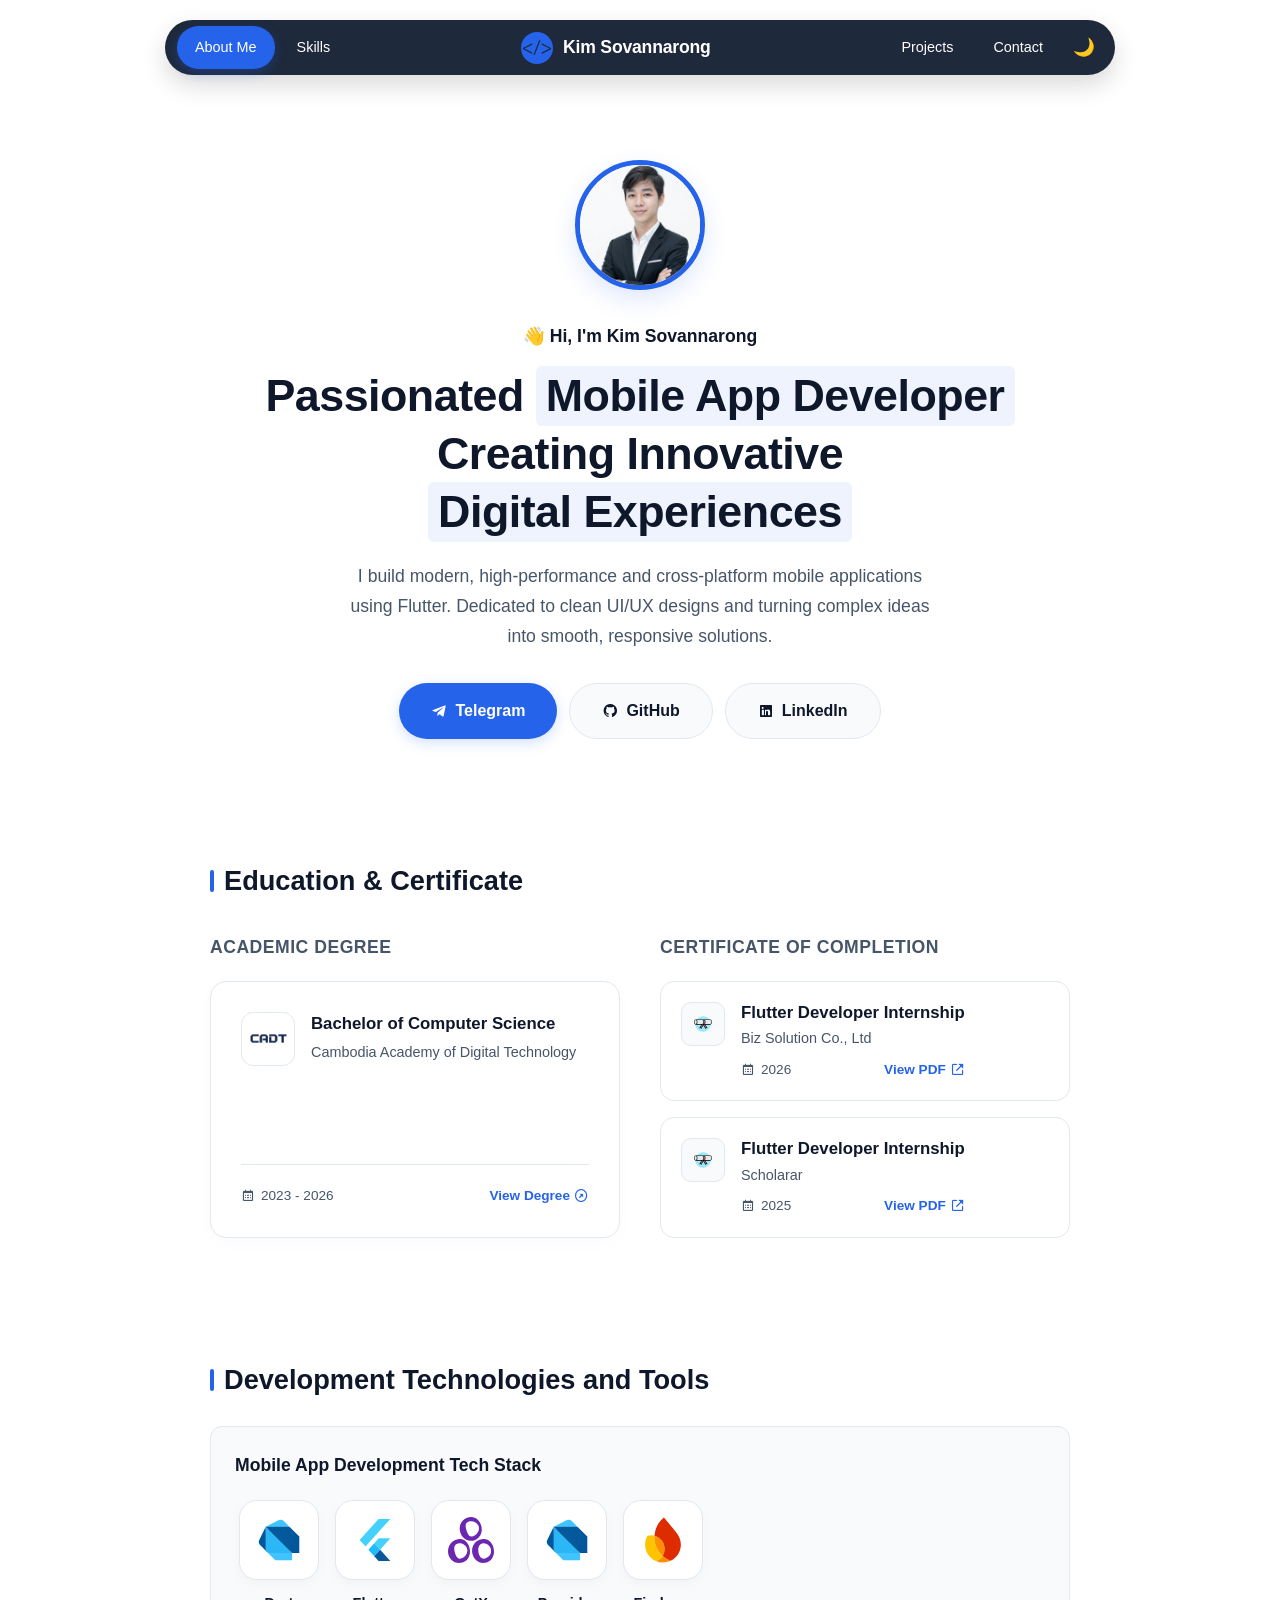
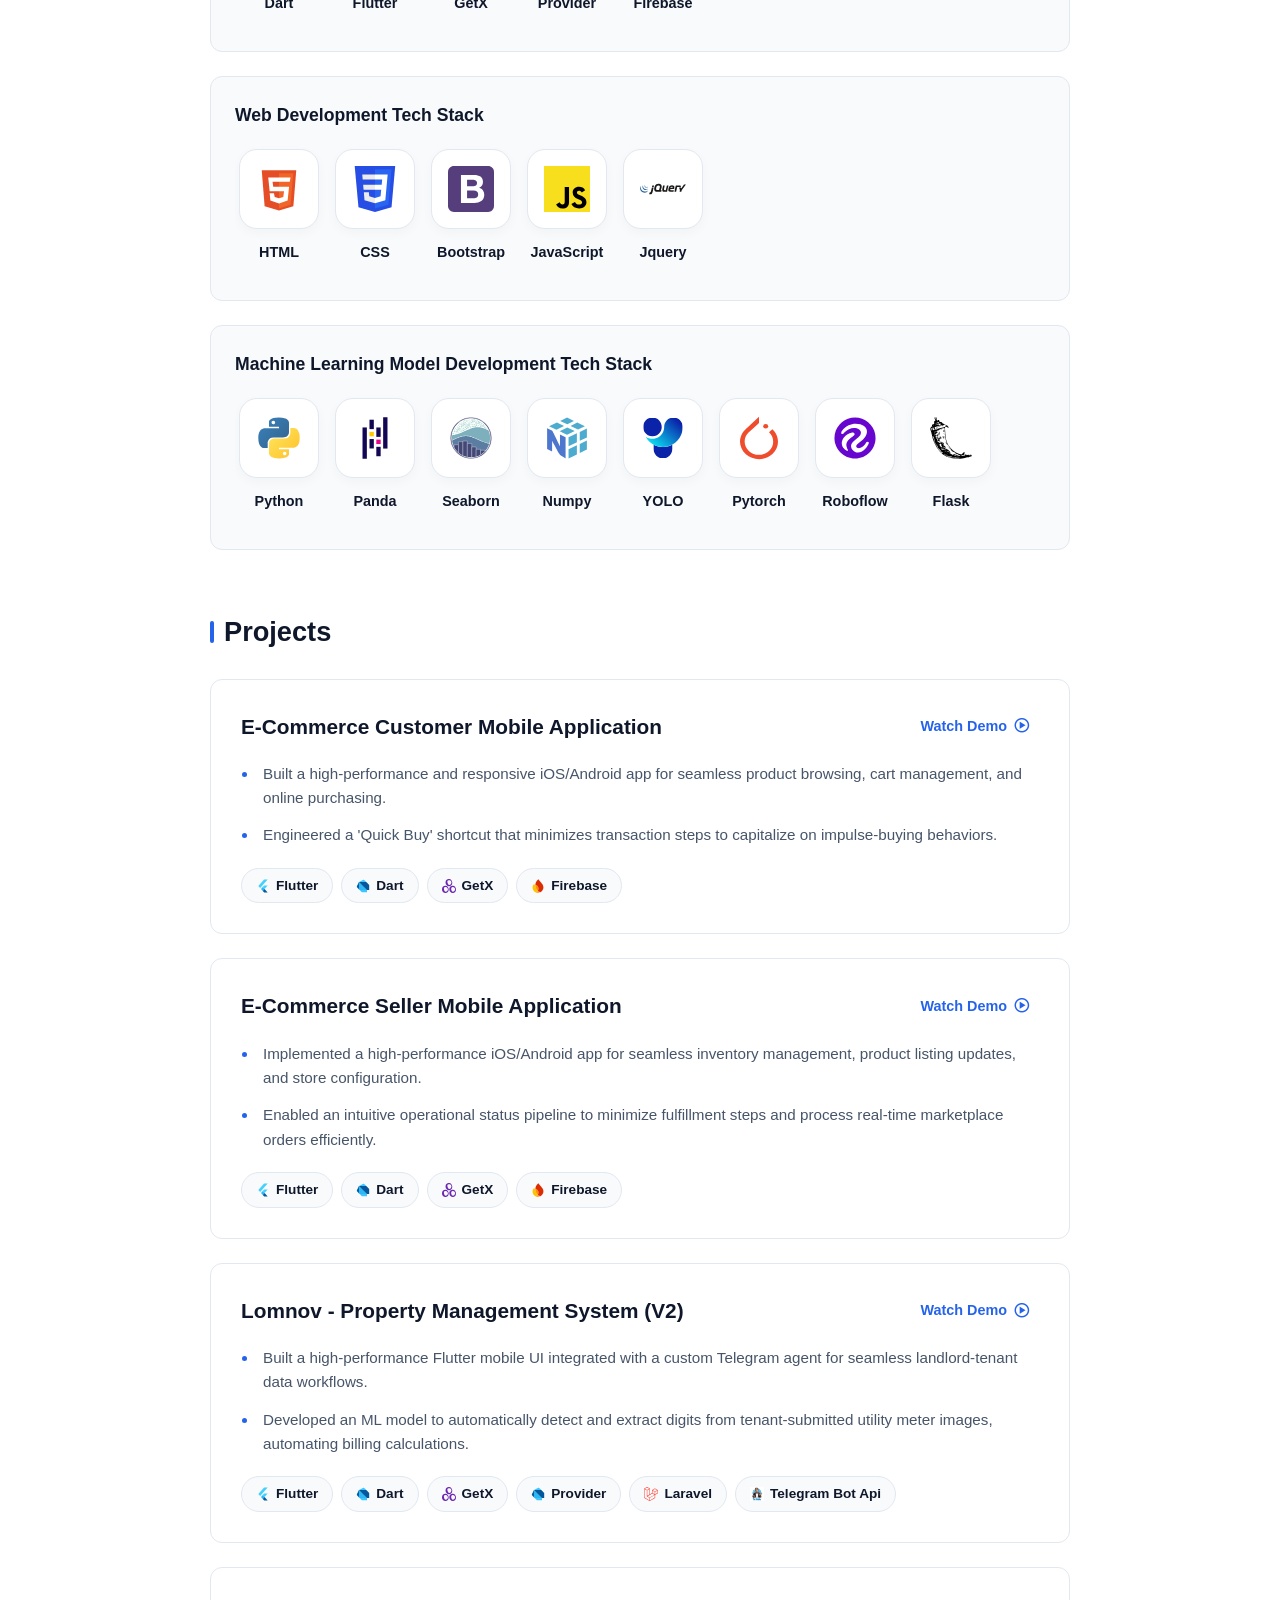
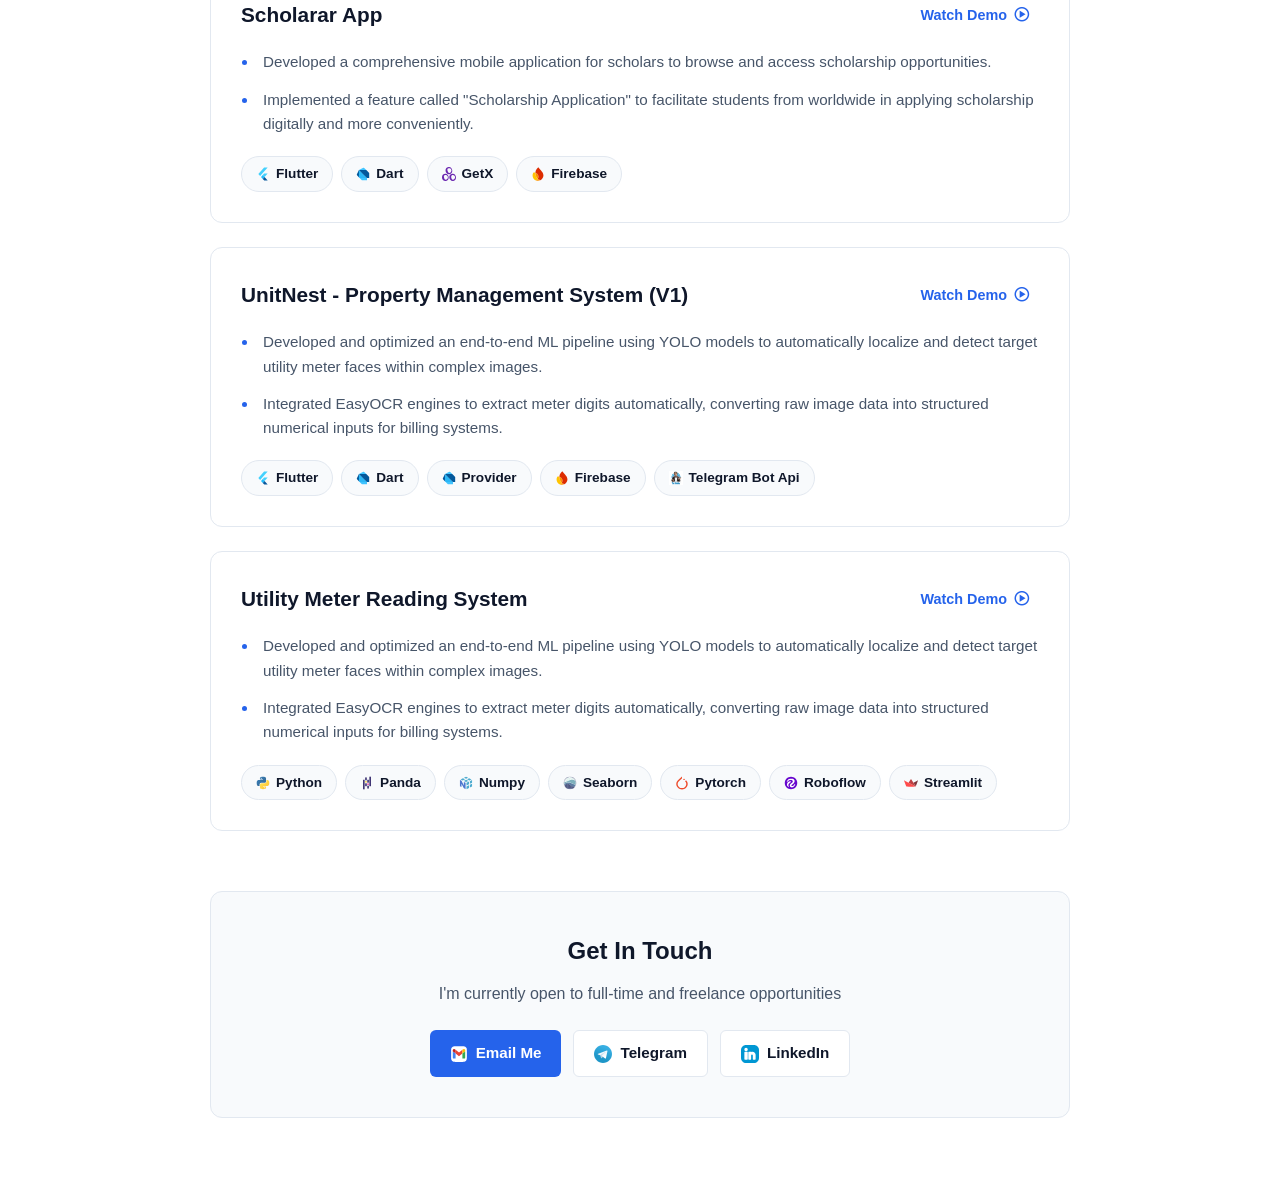
==== commit 157edc36: "portfolio version 1" ====
--- a/portfolio.html
+++ b/portfolio.html
@@ -44,7 +44,7 @@
                 </div>
 
                 <h1 class="headline-centered">
-                    Passionate <span class="highlight-text">Mobile App Developer</span> <br>
+                    Passionated <span class="highlight-text">Mobile App Developer</span> <br>
                     Creating Innovative <span class="highlight-text">Digital Experiences</span>
                 </h1>
 
@@ -66,6 +66,7 @@
                 </div>
             </div>
         </header>
+
         <section class="certifications-section" id="credentials">
             <h2 class="section-title">Education & Certificate</h2>
             <div class="cert-grid">
@@ -82,17 +83,15 @@
                                     <span class="institution-name">Cambodia Academy of Digital Technology</span>
                                 </div>
                             </div>
-                          
                         </div>
 
                         <div class="degree-footer">
                             <span class="cert-date"><i class="bx bx-calendar"></i> 2023 - 2026</span>
                             <a href="assets/certificates/bachelor-degree.pdf" target="_blank"
                                 class="cert-view-link pdf-action-btn" data-available="false"
-                                onclick="if(this.getAttribute('data-available') === 'false') { showToast(); return false; }">
+                                onclick="if(this.getAttribute('data-available') === 'false') { return false; }">
                                 View Degree <i class="bx bx-right-top-arrow-circle"></i>
                             </a>
-
                         </div>
                     </div>
                 </div>
@@ -100,7 +99,6 @@
                 <div class="cert-column-right">
                     <h3 class="column-subtitle">Certificate of Completion</h3>
                     <div class="cert-stack">
-
                         <div class="mini-cert-card">
                             <div class="mini-cert-icon">
                                 <img src="assets/logo/certificate-logo.svg" alt="Company Logo" class="btn-icon">
@@ -112,7 +110,7 @@
                                     <span class="cert-date"><i class="bx bx-calendar"></i> 2026</span>
                                     <a href="assets/certificate/Biz-certi.pdf" target="_blank"
                                         class="cert-view-link pdf-action-btn" data-available="true"
-                                        onclick="if(this.getAttribute('data-available') === 'false') { showToast(); return false; }">
+                                        onclick="if(this.getAttribute('data-available') === 'false') { return false; }">
                                         View PDF <i class="bx bx-link-external"></i>
                                     </a>
                                 </div>
@@ -130,54 +128,47 @@
                                     <span class="cert-date"><i class="bx bx-calendar"></i> 2025</span>
                                     <a href="assets/certificate/scholarar_certi.png" target="_blank"
                                         class="cert-view-link pdf-action-btn" data-available="true"
-                                        onclick="if(this.getAttribute('data-available') === 'false') { showToast(); return false; }">
+                                        onclick="if(this.getAttribute('data-available') === 'false') { return false; }">
                                         View PDF <i class="bx bx-link-external"></i>
                                     </a>
                                 </div>
                             </div>
                         </div>
-
                     </div>
                 </div>
             </div>
         </section>
+
         <section id="skills" class="section-target">
             <h2>Development Technologies and Tools</h2>
             <div class="skills-container">
-
                 <div class="skill-category-card">
                     <h3>Mobile App Development Tech Stack</h3>
                     <div class="scroll-track">
-                        <!-- Dart -->
                         <div class="tech-box">
                             <div class="logo-wrapper">
                                 <img src="assets/logo/dart-logo.svg" alt="Dart Logo">
                             </div>
                             <span class="tech-label">Dart</span>
                         </div>
-
-                        <!-- Flutter -->
                         <div class="tech-box">
                             <div class="logo-wrapper">
                                 <img src="assets/logo/Google-flutter-logo.svg" alt="Flutter Logo">
                             </div>
                             <span class="tech-label">Flutter</span>
                         </div>
-                        <!-- GetX -->
                         <div class="tech-box">
                             <div class="logo-wrapper">
                                 <img src="assets/logo/GetX-logo.svg" alt="GetX Logo">
                             </div>
                             <span class="tech-label">GetX</span>
                         </div>
-                        <!-- Provider -->
                         <div class="tech-box">
                             <div class="logo-wrapper">
                                 <img src="assets/logo/dart-logo.svg" alt="Provider Logo">
                             </div>
                             <span class="tech-label">Provider</span>
                         </div>
-                        <!-- Firebase -->
                         <div class="tech-box">
                             <div class="logo-wrapper">
                                 <img src="assets/logo/firebase-logo.svg" alt="Firebase Logo">
@@ -186,99 +177,88 @@
                         </div>
                     </div>
                 </div>
+
                 <div class="skill-category-card">
                     <h3>Web Development Tech Stack</h3>
                     <div class="scroll-track">
-                        <!-- HTML -->
                         <div class="tech-box">
                             <div class="logo-wrapper">
                                 <img src="assets/logo/html-logo.svg" alt="HTML Logo">
                             </div>
                             <span class="tech-label">HTML</span>
                         </div>
-                        <!-- CSS -->
                         <div class="tech-box">
                             <div class="logo-wrapper">
                                 <img src="assets/logo/css-logo.svg" alt="CSS Logo">
                             </div>
                             <span class="tech-label">CSS</span>
                         </div>
-                        <!-- Bootstrap -->
                         <div class="tech-box">
                             <div class="logo-wrapper">
                                 <img src="assets/logo/bootstrap-logo.svg" alt="Bootstrap Logo">
                             </div>
                             <span class="tech-label">Bootstrap</span>
                         </div>
-                        <!-- JavaScript -->
                         <div class="tech-box">
                             <div class="logo-wrapper">
                                 <img src="assets/logo/js-logo.svg" alt="JavaScript Logo">
                             </div>
                             <span class="tech-label">JavaScript</span>
                         </div>
-                        <!-- Jquery -->
-                        <div class="tech-box">
-                            <div class="logo-wrapper">
-                                <img src="assets/;ogo/jquery-logo.svg" alt="Jquery Logo">
+                        <div class="tech-box">
+                            <div class="logo-wrapper">
+                                <img src="assets/logo/jquery-logo.svg" alt="Jquery Logo">
                             </div>
                             <span class="tech-label">Jquery</span>
                         </div>
                     </div>
                 </div>
+
                 <div class="skill-category-card">
                     <h3>Machine Learning Model Development Tech Stack</h3>
                     <div class="scroll-track">
-                        <!-- Python -->
                         <div class="tech-box">
                             <div class="logo-wrapper">
                                 <img src="assets/logo/python-logo.svg" alt="Python Logo">
                             </div>
                             <span class="tech-label">Python</span>
                         </div>
-                        <!-- Panda -->
                         <div class="tech-box">
                             <div class="logo-wrapper">
                                 <img src="assets/logo/panda-logo.svg" alt="Panda Logo">
                             </div>
                             <span class="tech-label">Panda</span>
                         </div>
-                        <!-- Seaborn -->
                         <div class="tech-box">
                             <div class="logo-wrapper">
                                 <img src="assets/logo/seaborn-logo.svg" alt="Seaborn Logo">
                             </div>
                             <span class="tech-label">Seaborn</span>
                         </div>
-                        <!-- Numpy -->
                         <div class="tech-box">
                             <div class="logo-wrapper">
                                 <img src="assets/logo/numpy-logo.svg" alt="Numpy Logo">
                             </div>
                             <span class="tech-label">Numpy</span>
                         </div>
-                        <!-- YOLO -->
                         <div class="tech-box">
                             <div class="logo-wrapper">
                                 <img src="assets/logo/ultralyticsYOLO-logo.svg" alt="Ultralytics Yolo Logo">
                             </div>
                             <span class="tech-label">YOLO</span>
                         </div>
-                        <!-- Pytorch -->
                         <div class="tech-box">
                             <div class="logo-wrapper">
                                 <img src="assets/logo/pytorch-logo.svg" alt="Roboflow Logo">
                             </div>
                             <span class="tech-label">Pytorch</span>
                         </div>
-                        <!-- Roboflow -->
                         <div class="tech-box">
                             <div class="logo-wrapper">
                                 <img src="assets/logo/roboflow-logo.svg" alt="Roboflow Logo">
                             </div>
                             <span class="tech-label">Roboflow</span>
                         </div>
-                        <!-- Flask -->
                         <div class="tech-box">
                             <div class="logo-wrapper">
                                 <img src="assets/logo/flask-logo.svg" alt="Flask Logo">
@@ -287,249 +267,141 @@
                         </div>
                     </div>
                 </div>
-
-
             </div>
         </section>
 
         <section id="projects" class="section-target">
             <h2> Projects</h2>
             <div class="project-list">
-                <!-- Customer Mobile App -->
                 <div class="project-card">
                     <div class="project-header">
                         <div class="project-title">E-Commerce Customer Mobile Application</div>
                         <div class="project-links">
-                            <button class="video-demo-btn"
-                                onclick="openVideoModal('assets/video/Kim_Sovannarong-Project_Demo.mp4')">
-                                Watch Demo <i class="bx bx-play-circle"></i>
-                            </button>
-                        </div>
-                    </div>
-                    <ul class="project-description-list">
-                        <li>Built a high-performance and responsive iOS/Android app for seamless product browsing, cart
-                            management, and online purchasing.</li>
-                        <li>Engineered a 'Quick Buy' shortcut that minimizes transaction steps to capitalize on
-                            impulse-buying behaviors.</li>
-                    </ul>
-                    <div class="project-tags">
-                        <span class="tag">
-                            <img src="assets/Google-flutter-logo.svg" alt="Flutter" class="tag-icon">
-                            Flutter
-                        </span>
-                        <span class="tag">
-                            <img src="assets/dart-logo.svg" alt="Dart" class="tag-icon">
-                            Dart
-                        </span>
-                        <span class="tag">
-                            <img src="assets/GetX-logo.svg" alt="GetX" class="tag-icon">
-                            GetX
-                        </span>
-                        <span class="tag">
-                            <img src="assets/firebase-logo.svg" alt="Firebase" class="tag-icon">
-                            Firebase
-                        </span>
-                    </div>
-                </div>
-                <!-- Seller Mobile App -->
+                            <button class="video-demo-btn" onclick="openVideoModal('https://www.youtube.com/embed/w0lxbeQW6gk?si=mCLv0cQkKJNId5C-')">
+                                Watch Demo <i class="bx bx-play-circle"></i>
+                            </button>
+                        </div>
+                    </div>
+                    <ul class="project-description-list">
+                        <li>Built a high-performance and responsive iOS/Android app for seamless product browsing, cart management, and online purchasing.</li>
+                        <li>Engineered a 'Quick Buy' shortcut that minimizes transaction steps to capitalize on impulse-buying behaviors.</li>
+                    </ul>
+                    <div class="project-tags">
+                        <span class="tag"><img src="assets/logo/Google-flutter-logo.svg" alt="Flutter" class="tag-icon"> Flutter</span>
+                        <span class="tag"><img src="assets/logo/dart-logo.svg" alt="Dart" class="tag-icon"> Dart</span>
+                        <span class="tag"><img src="assets/logo/GetX-logo.svg" alt="GetX" class="tag-icon"> GetX</span>
+                        <span class="tag"><img src="assets/logo/firebase-logo.svg" alt="Firebase" class="tag-icon"> Firebase</span>
+                    </div>
+                </div>
+
                 <div class="project-card">
                     <div class="project-header">
                         <div class="project-title">E-Commerce Seller Mobile Application</div>
                         <div class="project-links">
-                            <button class="video-demo-btn"
-                                onclick="openVideoModal('assets/video/Kim_Sovannarong-Project_Demo.mp4')">
-                                Watch Demo <i class="bx bx-play-circle"></i>
-                            </button>
-                        </div>
-                    </div>
-                    <ul class="project-description-list">
-                        <li>Implemented a high-performance iOS/Android app for seamless inventory management, product
-                            listing updates, and store configuration.</li>
-                        <li>Enabled an intuitive operational status pipeline to minimize fulfillment steps and process
-                            real-time marketplace orders efficiently.</li>
-                    </ul>
-                    <div class="project-tags">
-                        <span class="tag">
-                            <img src="assets/Google-flutter-logo.svg" alt="Flutter" class="tag-icon">
-                            Flutter
-                        </span>
-                        <span class="tag">
-                            <img src="assets/dart-logo.svg" alt="Dart" class="tag-icon">
-                            Dart
-                        </span>
-                        <span class="tag">
-                            <img src="assets/GetX-logo.svg" alt="GetX" class="tag-icon">
-                            GetX
-                        </span>
-                        <span class="tag">
-                            <img src="assets/firebase-logo.svg" alt="Firebase" class="tag-icon">
-                            Firebase
-                        </span>
-                    </div>
-                </div>
-                <!-- Lomnov Mobile App -->
+                            <button class="video-demo-btn" onclick="openVideoModal('https://www.youtube.com/embed/GGaX2WTSpHs?si=vc0wcoK5Y6s4qBen')">
+                                Watch Demo <i class="bx bx-play-circle"></i>
+                            </button>
+                        </div>
+                    </div>
+                    <ul class="project-description-list">
+                        <li>Implemented a high-performance iOS/Android app for seamless inventory management, product listing updates, and store configuration.</li>
+                        <li>Enabled an intuitive operational status pipeline to minimize fulfillment steps and process real-time marketplace orders efficiently.</li>
+                    </ul>
+                    <div class="project-tags">
+                        <span class="tag"><img src="assets/logo/Google-flutter-logo.svg" alt="Flutter" class="tag-icon"> Flutter</span>
+                        <span class="tag"><img src="assets/logo/dart-logo.svg" alt="Dart" class="tag-icon"> Dart</span>
+                        <span class="tag"><img src="assets/logo/GetX-logo.svg" alt="GetX" class="tag-icon"> GetX</span>
+                        <span class="tag"><img src="assets/logo/firebase-logo.svg" alt="Firebase" class="tag-icon"> Firebase</span>
+                    </div>
+                </div>
+
                 <div class="project-card">
                     <div class="project-header">
                         <div class="project-title">Lomnov - Property Management System (V2)</div>
                         <div class="project-links">
-                            <button class="video-demo-btn" onclick="openVideoModal('assets/Lomnov.mov')">
-                                Watch Demo <i class="bx bx-play-circle"></i>
-                            </button>
-                        </div>
-                    </div>
-                    <ul class="project-description-list">
-                        <li>Built a high-performance Flutter mobile UI integrated with a custom Telegram agent for
-                            seamless landlord-tenant data workflows.</li>
-                        <li>Developed an ML model to automatically detect and extract digits from tenant-submitted
-                            utility meter images, automating billing calculations.</li>
-                    </ul>
-                    <div class="project-tags">
-                        <span class="tag">
-                            <img src="assets/Google-flutter-logo.svg" alt="Flutter" class="tag-icon">
-                            Flutter
-                        </span>
-                        <span class="tag">
-                            <img src="assets/dart-logo.svg" alt="Dart" class="tag-icon">
-                            Dart
-                        </span>
-                        <span class="tag">
-                            <img src="assets/GetX-logo.svg" alt="GetX" class="tag-icon">
-                            GetX
-                        </span>
-                        <span class="tag">
-                            <img src="assets/dart-logo.svg" alt="Dart" class="tag-icon">
-                            Provider
-                        </span>
-                        <span class="tag">
-                            <img src="assets/laravel-logo.svg" alt="Laravel" class="tag-icon">
-                            Laravel
-                        </span>
-                        <span class="tag">
-                            <img src="assets/telegramBot-logo.svg" alt="Telegram Bot Api" class="tag-icon">
-                            Telegram Bot Api
-                        </span>
-                    </div>
-                </div>
-                <!-- Scholarar Mobile App -->
+                            <button class="video-demo-btn" onclick="openVideoModal('https://www.youtube.com/embed/FrFkANKgZGY?si=7liMlDWf-g3NUESZ')">
+                                Watch Demo <i class="bx bx-play-circle"></i>
+                            </button>
+                        </div>
+                    </div>
+                    <ul class="project-description-list">
+                        <li>Built a high-performance Flutter mobile UI integrated with a custom Telegram agent for seamless landlord-tenant data workflows.</li>
+                        <li>Developed an ML model to automatically detect and extract digits from tenant-submitted utility meter images, automating billing calculations.</li>
+                    </ul>
+                    <div class="project-tags">
+                        <span class="tag"><img src="assets/logo/Google-flutter-logo.svg" alt="Flutter" class="tag-icon"> Flutter</span>
+                        <span class="tag"><img src="assets/logo/dart-logo.svg" alt="Dart" class="tag-icon"> Dart</span>
+                        <span class="tag"><img src="assets/logo/GetX-logo.svg" alt="GetX" class="tag-icon"> GetX</span>
+                        <span class="tag"><img src="assets/logo/dart-logo.svg" alt="Dart" class="tag-icon"> Provider</span>
+                        <span class="tag"><img src="assets/logo/laravel-logo.svg" alt="Laravel" class="tag-icon"> Laravel</span>
+                        <span class="tag"><img src="assets/logo/telegramBot-logo.svg" alt="Telegram Bot Api" class="tag-icon"> Telegram Bot Api</span>
+                    </div>
+                </div>
+
                 <div class="project-card">
                     <div class="project-header">
                         <div class="project-title">Scholarar App</div>
                         <div class="project-links">
-                            <button class="video-demo-btn" onclick="openVideoModal('assets/video/scholarar-demo.mp4')">
-                                Watch Demo <i class="bx bx-play-circle"></i>
-                            </button>
-                        </div>
-                    </div>
-                    <ul class="project-description-list">
-                        <li>Developed a comprehensive mobile application for scholars to browse and access scholarship
-                            opportunities.</li>
-                        <li>Implemented a feature called "Scholarship Application" to facilitate students from worldwide
-                            in applying scholarship digitally and more conveniently.</li>
-                    </ul>
-                    <div class="project-tags">
-                        <span class="tag">
-                            <img src="assets/Google-flutter-logo.svg" alt="Flutter" class="tag-icon">
-                            Flutter
-                        </span>
-                        <span class="tag">
-                            <img src="assets/dart-logo.svg" alt="Dart" class="tag-icon">
-                            Dart
-                        </span>
-                        <span class="tag">
-                            <img src="assets/GetX-logo.svg" alt="GetX" class="tag-icon">
-                            GetX
-                        </span>
-                        <span class="tag">
-                            <img src="assets/firebase-logo.svg" alt="Firebase" class="tag-icon">
-                            Firebase
-                        </span>
-                    </div>
-                </div>
-                <!-- UnitNest Mobile App -->
+                            <button class="video-demo-btn" onclick="openVideoModal('https://www.youtube.com/embed/oC0pljoUJJY?si=qQx_wf2zM-i3mXvL')">
+                                Watch Demo <i class="bx bx-play-circle"></i>
+                            </button>
+                        </div>
+                    </div>
+                    <ul class="project-description-list">
+                        <li>Developed a comprehensive mobile application for scholars to browse and access scholarship opportunities.</li>
+                        <li>Implemented a feature called "Scholarship Application" to facilitate students from worldwide in applying scholarship digitally and more conveniently.</li>
+                    </ul>
+                    <div class="project-tags">
+                        <span class="tag"><img src="assets/logo/Google-flutter-logo.svg" alt="Flutter" class="tag-icon"> Flutter</span>
+                        <span class="tag"><img src="assets/logo/dart-logo.svg" alt="Dart" class="tag-icon"> Dart</span>
+                        <span class="tag"><img src="assets/logo/GetX-logo.svg" alt="GetX" class="tag-icon"> GetX</span>
+                        <span class="tag"><img src="assets/logo/firebase-logo.svg" alt="Firebase" class="tag-icon"> Firebase</span>
+                    </div>
+                </div>
+
                 <div class="project-card">
                     <div class="project-header">
                         <div class="project-title">UnitNest - Property Management System (V1)</div>
                         <div class="project-links">
-                            <button class="video-demo-btn" onclick="openVideoModal('assets/video/UnitNest.mov')">
-                                Watch Demo <i class="bx bx-play-circle"></i>
-                            </button>
-                        </div>
-                    </div>
-                    <ul class="project-description-list">
-                        <li>Developed and optimized an end-to-end ML pipeline using YOLO models to automatically
-                            localize and detect target utility meter faces within complex images.</li>
-                        <li>Integrated EasyOCR engines to extract meter digits automatically, converting raw image data
-                            into structured numerical inputs for billing systems.</li>
-                    </ul>
-                    <div class="project-tags">
-                        <span class="tag">
-                            <img src="assets/Google-flutter-logo.svg" alt="Flutter" class="tag-icon">
-                            Flutter
-                        </span>
-                        <span class="tag">
-                            <img src="assets/dart-logo.svg" alt="Dart" class="tag-icon">
-                            Dart
-                        </span>
-                        <span class="tag">
-                            <img src="assets/dart-logo.svg" alt="Provider" class="tag-icon">
-                            Provider
-                        </span>
-                        <span class="tag">
-                            <img src="assets/firebase-logo.svg" alt="Firebase" class="tag-icon">
-                            Firebase
-                        </span>
-                        <span class="tag">
-                            <img src="assets/telegramBot-logo.svg" alt="Telegram Bot Api" class="tag-icon">
-                            Telegram Bot Api
-                        </span>
-                    </div>
-                </div>
-                <!-- Utility Meter Reading System -->
+                            <button class="video-demo-btn" onclick="openVideoModal('https://www.youtube.com/embed/_4WnRARhxXo?si=hpcNKWWQp82ptz8z')">
+                                Watch Demo <i class="bx bx-play-circle"></i>
+                            </button>
+                        </div>
+                    </div>
+                    <ul class="project-description-list">
+                        <li>Developed and optimized an end-to-end ML pipeline using YOLO models to automatically localize and detect target utility meter faces within complex images.</li>
+                        <li>Integrated EasyOCR engines to extract meter digits automatically, converting raw image data into structured numerical inputs for billing systems.</li>
+                    </ul>
+                    <div class="project-tags">
+                        <span class="tag"><img src="assets/logo/Google-flutter-logo.svg" alt="Flutter" class="tag-icon"> Flutter</span>
+                        <span class="tag"><img src="assets/logo/dart-logo.svg" alt="Dart" class="tag-icon"> Dart</span>
+                        <span class="tag"><img src="assets/logo/dart-logo.svg" alt="Provider" class="tag-icon"> Provider</span>
+                        <span class="tag"><img src="assets/logo/firebase-logo.svg" alt="Firebase" class="tag-icon"> Firebase</span>
+                        <span class="tag"><img src="assets/logo/telegramBot-logo.svg" alt="Telegram Bot Api" class="tag-icon"> Telegram Bot Api</span>
+                    </div>
+                </div>
+
                 <div class="project-card">
                     <div class="project-header">
                         <div class="project-title">Utility Meter Reading System</div>
                         <div class="project-links">
-                            <button class="video-demo-btn"
-                                onclick="openVideoModal('assets/video/Kim_Sovannarong-Project_Demo.mp4')">
-                                Watch Demo <i class="bx bx-play-circle"></i>
-                            </button>
-                        </div>
-                    </div>
-                    <ul class="project-description-list">
-                        <li>Developed and optimized an end-to-end ML pipeline using YOLO models to automatically
-                            localize and detect target utility meter faces within complex images.</li>
-                        <li>Integrated EasyOCR engines to extract meter digits automatically, converting raw image data
-                            into structured numerical inputs for billing systems.</li>
-                    </ul>
-                    <div class="project-tags">
-                        <span class="tag">
-                            <img src="assets/python-logo.svg" alt="Python" class="tag-icon">
-                            Python
-                        </span>
-                        <span class="tag">
-                            <img src="assets/panda-logo.svg" alt="Panda" class="tag-icon">
-                            Panda
-                        </span>
-                        <span class="tag">
-                            <img src="assets/numpy-logo.svg" alt="numpy" class="tag-icon">
-                            Numpy
-                        </span>
-                        <span class="tag">
-                            <img src="assets/seaborn-logo.svg" alt="Seaborn" class="tag-icon">
-                            Seaborn
-                        </span>
-                        <span class="tag">
-                            <img src="assets/pytorch-logo.svg" alt="Pytorch" class="tag-icon">
-                            Pytorch
-                        </span>
-                        <span class="tag">
-                            <img src="assets/roboflow-logo.svg" alt="Roboflow" class="tag-icon">
-                            Roboflow
-                        </span>
-                        <span class="tag">
-                            <img src="assets/streamlit-logo.svg" alt="Streamlit" class="tag-icon">
-                            Streamlit
-                        </span>
+                            <button class="video-demo-btn" onclick="openVideoModal('https://www.youtube.com/embed/Kp9K-YCCN_k?si=7iuiWCtTfDfPHYcV')">
+                                Watch Demo <i class="bx bx-play-circle"></i>
+                            </button>
+                        </div>
+                    </div>
+                    <ul class="project-description-list">
+                        <li>Developed and optimized an end-to-end ML pipeline using YOLO models to automatically localize and detect target utility meter faces within complex images.</li>
+                        <li>Integrated EasyOCR engines to extract meter digits automatically, converting raw image data into structured numerical inputs for billing systems.</li>
+                    </ul>
+                    <div class="project-tags">
+                        <span class="tag"><img src="assets/logo/python-logo.svg" alt="Python" class="tag-icon"> Python</span>
+                        <span class="tag"><img src="assets/logo/panda-logo.svg" alt="Panda" class="tag-icon"> Panda</span>
+                        <span class="tag"><img src="assets/logo/numpy-logo.svg" alt="numpy" class="tag-icon"> Numpy</span>
+                        <span class="tag"><img src="assets/logo/seaborn-logo.svg" alt="Seaborn" class="tag-icon"> Seaborn</span>
+                        <span class="tag"><img src="assets/logo/pytorch-logo.svg" alt="Pytorch" class="tag-icon"> Pytorch</span>
+                        <span class="tag"><img src="assets/logo/roboflow-logo.svg" alt="Roboflow" class="tag-icon"> Roboflow</span>
+                        <span class="tag"><img src="assets/logo/streamlit-logo.svg" alt="Streamlit" class="tag-icon"> Streamlit</span>
                     </div>
                 </div>
             </div>
@@ -539,33 +411,25 @@
             <div class="contact-box">
                 <h3>Get In Touch</h3>
                 <p>I'm currently open to full-time and freelance opportunities</p>
-
                 <div class="contact-action-row">
                     <a href="mailto:kimsovannarong590@gmail.com" class="c-btn c-btn-filled">
-                        <img src="assets/gmail-logo.svg" alt="Email" class="btn-icon">
-                        Email Me
-                    </a>
-
+                        <img src="assets/logo/gmail-logo.svg" alt="Email" class="btn-icon"> Email Me
+                    </a>
                     <a href="https://t.me/RongRong26" target="_blank" class="c-btn c-btn-outline">
-                        <img src="assets/telegram-logo.svg" alt="Telegram" class="btn-icon">
-                        Telegram
-                    </a>
-
+                        <img src="assets/logo/telegram-logo.svg" alt="Telegram" class="btn-icon"> Telegram
+                    </a>
                     <a href="https://www.linkedin.com/in/kimsovannarong" target="_blank" class="c-btn c-btn-outline">
-                        <img src="assets/linkedin-logo.svg" alt="LinkedIn" class="btn-icon">
-                        LinkedIn
+                        <img src="assets/logo/linkedin-logo.svg" alt="LinkedIn" class="btn-icon"> LinkedIn
                     </a>
                 </div>
             </div>
         </section>
-
     </div>
 
-    <!-- Video Demo Modal Popup Overlay -->
     <div id="videoModal" class="video-modal">
         <div class="video-modal-content">
             <span class="video-modal-close" onclick="closeVideoModal()">&times;</span>
-            <div class="video-container">
+            <div class="video-container" id="modalBody">
                 <video id="modalVideo" controls>
                     <source src="" type="video/mp4">
                     Your browser does not support the video tag.
@@ -574,7 +438,6 @@
         </div>
     </div>
 
-    <!-- Alert Message -->
     <div id="comingSoonToast" class="toast-dialog">
         <div class="toast-content">
             <i class="bx bx-info-circle toast-icon"></i>
@@ -585,5 +448,4 @@
 
     <script src="script.js"></script>
 </body>
-
 </html>
--- a/style.css
+++ b/style.css
@@ -123,16 +123,16 @@
 .nav-logo {
     display: flex;
     align-items: center;
-    gap: 10px; /* Space between your logo mark and your text name */
+    gap: 10px;
     text-decoration: none;
 }
 
 /* --- Brand Logo Image Metrics --- */
 .brand-logo-img {
-    width: 32px;          /* Clean, subtle height matching standard navbar limits */
+    width: 32px;          
     height: 32px;
-    object-fit: contain;  /* Safeguards image proportions from squeezing */
-    border-radius: 6px;   /* Optional: slight corner smoothing if your logo is square */
+    object-fit: contain;  
+    border-radius: 6px;   
 }
 
 .nav-logo span {
@@ -260,21 +260,20 @@
 /* ==========================================================================
    5. HORIZONTAL SCROLLING TECHNICAL STACK CARDS
    ========================================================================== */
-   .tech-box {
+.tech-box {
     display: flex;
     flex-direction: column;
     align-items: center;
-    gap: 12px; /* Space between the logo box and the text label below */
+    gap: 12px; 
     flex-shrink: 0;
 }
 
-/* The square icon container */
 .logo-wrapper {
     width: 80px;
     height: 80px;
     background-color: var(--bg-main);
     border: 1px solid var(--card-border);
-    border-radius: 18px; /* Smooth squircle-like corners */
+    border-radius: 18px; 
     display: flex;
     align-items: center;
     justify-content: center;
@@ -283,7 +282,6 @@
     transition: all 0.25s ease;
 }
 
-/* Official SVG Logo Styling */
 .logo-wrapper img {
     width: 100%;
     height: 100%;
@@ -291,7 +289,6 @@
     transition: transform 0.25s ease;
 }
 
-/* Text label positioned underneath */
 .tech-label {
     font-weight: 600;
     font-size: 0.9rem;
@@ -299,7 +296,6 @@
     text-align: center;
 }
 
-/* Hover Effects */
 .tech-box:hover .logo-wrapper {
     border-color: var(--accent-blue);
     transform: translateY(-4px);
@@ -310,10 +306,10 @@
     transform: scale(1.05);
 }
 
-/* Dark Mode adjustment for SVGs that default to pure black */
 [data-theme="dark"] .logo-wrapper img {
     filter: drop-shadow(0px 0px 1px rgba(255, 255, 255, 0.8));
 }
+
 .skills-container {
     display: flex;
     flex-direction: column;
@@ -466,10 +462,10 @@
 .tag {
     display: inline-flex;
     align-items: center;
-    gap: 6px;                  /* Space between the mini logo and text */
+    gap: 6px;              
     background-color: var(--bg-subtle);
     border: 1px solid var(--card-border);
-    padding: 6px 14px;         /* Adjusted slightly for visual balance */
+    padding: 6px 14px;         
     border-radius: 20px;
     font-size: 0.85rem;
     font-weight: 600;
@@ -477,19 +473,16 @@
     transition: all 0.2s ease;
 }
 
-/* Mini Logo image style inside project tags */
 .tag-icon {
     width: 14px;
     height: 14px;
     object-fit: contain;
 }
 
-/* Dark Mode fix if your SVGs turn invisible on dark background sheets */
 [data-theme="dark"] .tag-icon {
     filter: drop-shadow(0px 0px 1px rgba(255, 255, 255, 0.6));
 }
 
-/* Optional Hover highlight */
 .tag:hover {
     border-color: var(--accent-blue);
     background-color: var(--bg-main);
@@ -504,7 +497,7 @@
     left: 0;
     width: 100%;
     height: 100%;
-    background-color: rgba(15, 23, 42, 0.8); 
+    background-color: rgba(15, 23, 42, 0.85); 
     backdrop-filter: blur(8px); 
     align-items: center;
     justify-content: center;
@@ -512,36 +505,39 @@
     transition: opacity 0.3s ease;
 }
 
-.video-modal.show {
+/* SYNCHRONIZED CLASSIFICATION STATE: Triggers via active list toggle */
+.video-modal.active {
     display: flex;
     opacity: 1;
 }
 
 .video-modal-content {
     position: relative;
-    width: 90%;
-    max-width: 500px; 
+    width: 92%;
+    max-width: 850px; 
     background: #000;
     border-radius: 16px;
     overflow: hidden;
     box-shadow: 0 25px 50px -12px rgba(0, 0, 0, 0.5);
+    padding: 10px;
 }
 
 .video-modal-close {
     position: absolute;
     top: 12px;
-    right: 16px;
+    right: 20px;
     color: #fff;
-    font-size: 2rem;
+    font-size: 2.2rem;
     font-weight: bold;
     cursor: pointer;
     z-index: 2100;
-    text-shadow: 0 2px 4px rgba(0,0,0,0.5);
-    transition: transform 0.2s;
+    text-shadow: 0 2px 8px rgba(0,0,0,0.8);
+    transition: transform 0.2s, color 0.2s;
 }
 
 .video-modal-close:hover {
     transform: scale(1.1);
+    color: #3B82F6; 
 }
 
 .video-container {
@@ -549,13 +545,15 @@
     display: flex;
     justify-content: center;
     background: #000;
+    margin-top: 30px;
 }
 
 .video-container video {
     width: 100%;
-    max-height: 85vh; 
+    max-height: 75vh; 
     display: block;
     object-fit: contain;
+    border-radius: 8px;
 }
 
 /* ==========================================================================
@@ -618,38 +616,41 @@
 /* --- Project Card Bullet Points Style --- */
 .project-description-list {
     list-style-position: outside;
-    margin: 16px 0 20px 0;      /* Top and bottom margins; 0 left margin to align with title */
-    padding-left: 18px;         /* Creates just enough room for the bullet markers to sit cleanly */
+    margin: 16px 0 20px 0;      
+    padding-left: 18px;         
     color: var(--text-muted);
     font-size: 0.95rem;
     line-height: 1.6;
     display: flex;
     flex-direction: column;
-    gap: 10px;                  /* Clean, consistent spacing between bullet points */
+    gap: 10px;                  
 }
 
 .project-description-list li {
-    padding-left: 4px;          /* Small spacing between the bullet dot and the text */
+    padding-left: 4px;          
 }
 
 .project-description-list li::marker {
-    color: var(--accent-blue);  /* Uses your theme blue for the bullet dots */
-    font-size: 1.1rem;          /* Optional: Matches the visual weight of the text nicely */
-}
+    color: var(--accent-blue);  
+    font-size: 1.1rem;          
+}
+
 .btn-icon {
-    width: 18px;          /* Matches standard icon sizing */
+    width: 18px;          
     height: 18px;
     object-fit: contain;
     display: inline-block;
 }
+
 .btn-img {
-    width: 45px;          /* Matches standard icon sizing */
+    width: 45px;          
     height: 45px;
     object-fit: contain;
     display: inline-block;
 }
+
 /* ==========================================================================
-   6. CREDENTIALS & CERTIFICATIONS SECTION
+   8. CREDENTIALS & CERTIFICATIONS SECTION
    ========================================================================== */
 .certifications-section {
     padding: 60px 0;
@@ -659,10 +660,11 @@
 
 .cert-grid {
     display: grid;
-    grid-template-columns: 1fr 1fr; /* Left column is slightly wider for emphasis */
+    grid-template-columns: 1fr 1fr; 
     gap: 40px;
     margin-top: 30px;
 }
+
 .cert-column-left,
 .cert-column-right {
     display: flex;
@@ -796,16 +798,17 @@
 /* --- Responsive Layout Breakpoint --- */
 @media (max-width: 868px) {
     .cert-grid {
-        grid-template-columns: 1fr; /* Collapses side-by-side view into a uniform vertical stack */
+        grid-template-columns: 1fr; 
         gap: 30px;
     }
 }
+
 /* --- Footers alignment configurations --- */
 .degree-footer {
     display: flex;
     align-items: center;
-    justify-content: space-between; /* Keeps date on left, button on right */
-    margin-top: auto; /* Pushes footer to the bottom of the card */
+    justify-content: space-between; 
+    margin-top: auto; 
     padding-top: 20px;
     border-top: 1px solid var(--card-border);
 }
@@ -813,7 +816,7 @@
 .mini-cert-footer {
     display: flex;
     align-items: center;
-    justify-content: space-between; /* Keeps date on left, button on right */
+    justify-content: space-between; 
     gap: 16px;
     margin-top: 8px;
 }
@@ -845,7 +848,6 @@
     transform: translateY(-1px);
 }
 
-/* Minimal text link layout for the smaller items on the right side */
 .cert-view-link {
     display: inline-flex;
     align-items: center;
@@ -868,27 +870,26 @@
 
 /* --- Modal Background Overlay --- */
 .cert-modal {
-    display: none; /* Hidden by default */
+    display: none; 
     position: fixed;
-    z-index: 2000; /* High index to stay over everything else */
+    z-index: 2000; 
     left: 0;
     top: 0;
     width: 100%;
     height: 100%;
-    background-color: rgba(0, 0, 0, 0.4); /* Dim background layer */
-    backdrop-filter: blur(4px); /* Premium frosty blur layout */
+    background-color: rgba(0, 0, 0, 0.4); 
+    backdrop-filter: blur(4px); 
     align-items: center;
     justify-content: center;
 }
 
-/* Show active utility class */
 .cert-modal.active {
     display: flex;
 }
 
 /* --- Modal Content Box --- */
 .cert-modal-content {
-    background-color: #fbf8f3; /* Matches your off-white warm theme */
+    background-color: #fbf8f3; 
     border: 1px solid rgba(0, 0, 0, 0.08);
     padding: 32px;
     border-radius: 20px;
@@ -899,7 +900,6 @@
     animation: modalScaleUp 0.3s cubic-bezier(0.34, 1.56, 0.64, 1);
 }
 
-/* Subtle popup arrival animation */
 @keyframes modalScaleUp {
     from { transform: scale(0.9); opacity: 0; }
     to { transform: scale(1); opacity: 1; }
@@ -907,7 +907,7 @@
 
 .modal-icon-box {
     font-size: 3rem;
-    color: #2563eb; /* Theme Accent Blue */
+    color: #2563eb; 
     margin-bottom: 16px;
 }
 
@@ -924,7 +924,6 @@
     margin-bottom: 24px;
 }
 
-/* --- Modal Dismiss Button --- */
 .modal-close-btn {
     background-color: #2563eb;
     color: #ffffff;
@@ -940,14 +939,15 @@
 .modal-close-btn:hover {
     background-color: #1d4ed8;
 }
+
 /* --- Bottom Right Toast Dialog --- */
 .toast-dialog {
     position: fixed;
     bottom: 24px;
     right: 24px;
-    z-index: 9999; /* Ensures it sits on top of all cards and footers */
+    z-index: 9999; 
     
-    background-color: var(--accent-blue, #2563eb); /* Uses your brand blue */
+    background-color: var(--accent-blue, #2563eb); 
     color: #ffffff !important;
     
     display: flex;
@@ -959,14 +959,12 @@
     border-radius: 8px;
     box-shadow: 0 8px 24px rgba(37, 99, 235, 0.25);
     
-    /* Hidden by default below the screen */
     visibility: hidden;
     opacity: 0;
     transform: translateY(40px);
     transition: transform 0.3s cubic-bezier(0.34, 1.56, 0.64, 1), opacity 0.3s ease, visibility 0.3s;
 }
 
-/* Visibility Trigger State */
 .toast-dialog.show {
     visibility: visible;
     opacity: 1;
@@ -986,7 +984,6 @@
     font-size: 1.25rem;
 }
 
-/* Clean transparent close button */
 .toast-close-btn {
     background: none;
     border: none;
@@ -1004,7 +1001,7 @@
 
 .modal-video-wrapper {
     position: relative;
-    padding-bottom: 56.25%; /* Keeps a crisp 16:9 cinematic aspect ratio shape */
+    padding-bottom: 56.25%; 
     height: 0;
     overflow: hidden;
     width: 100%;
